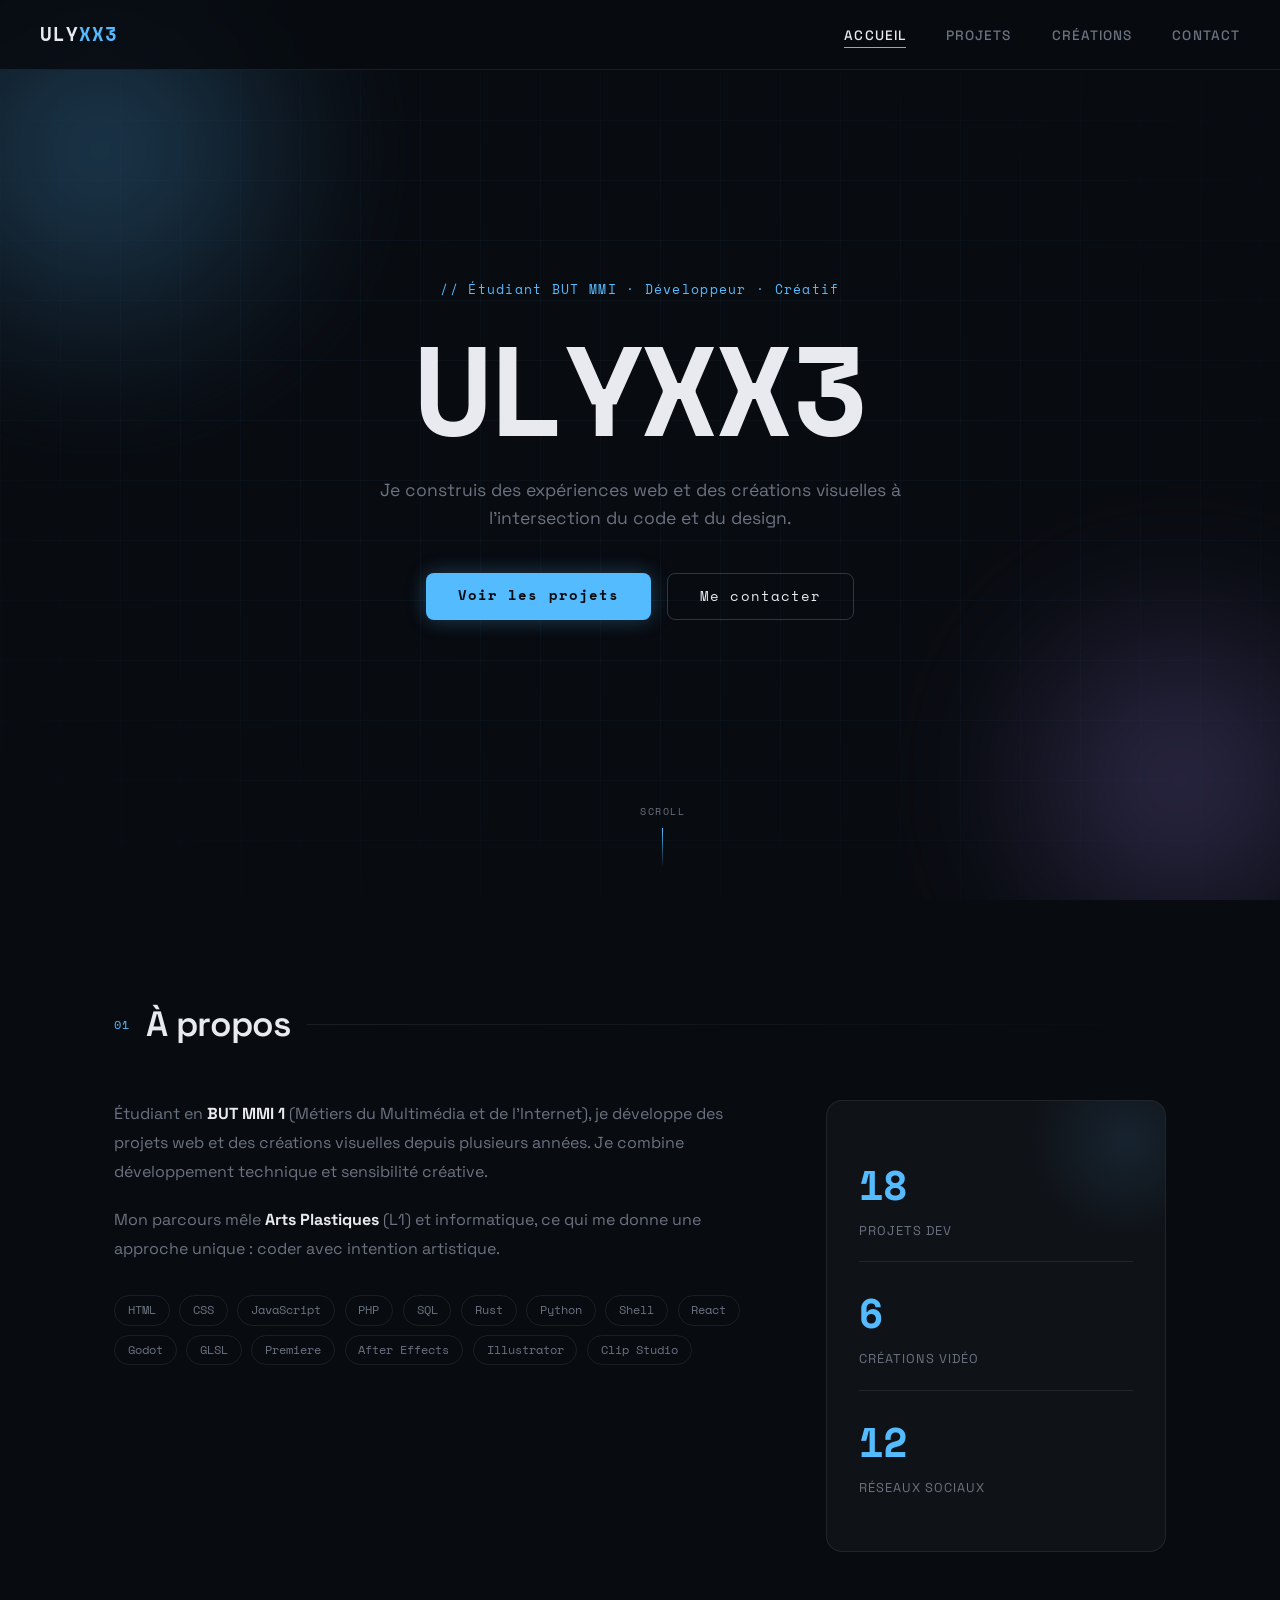
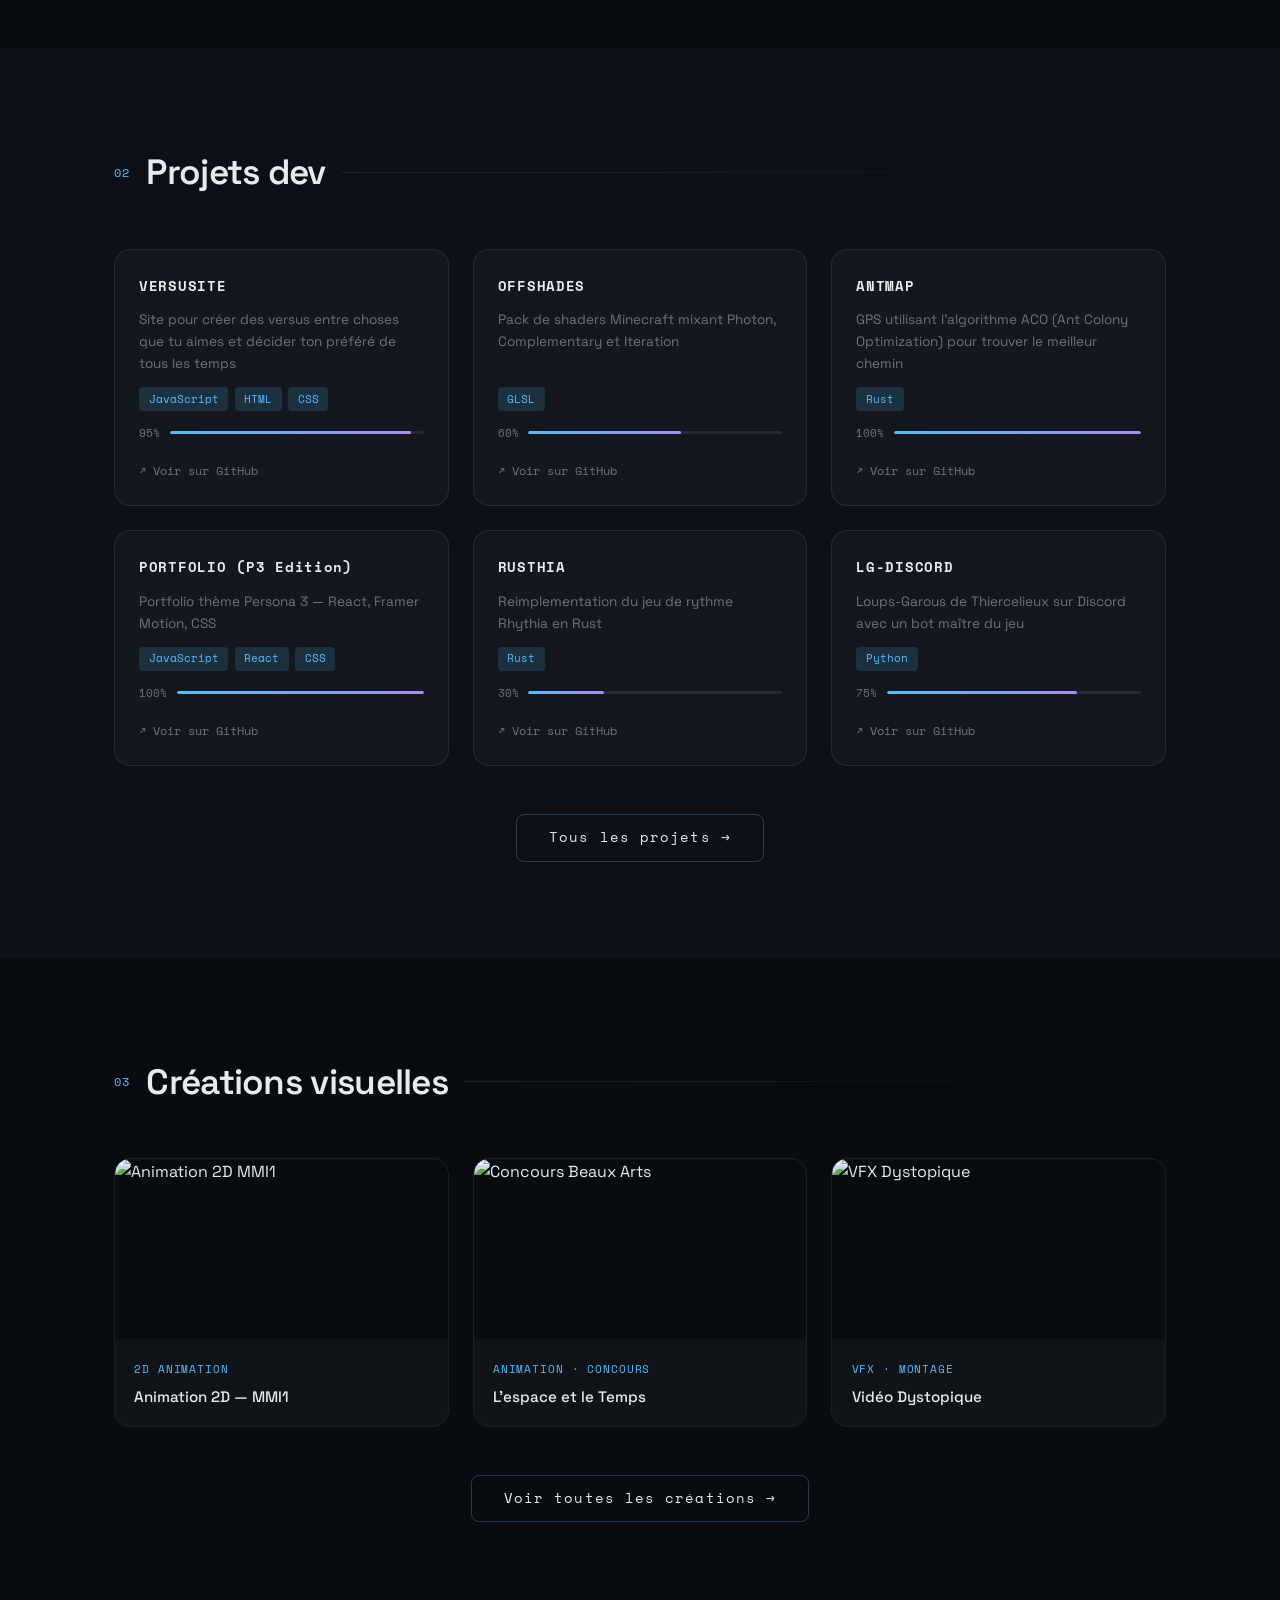
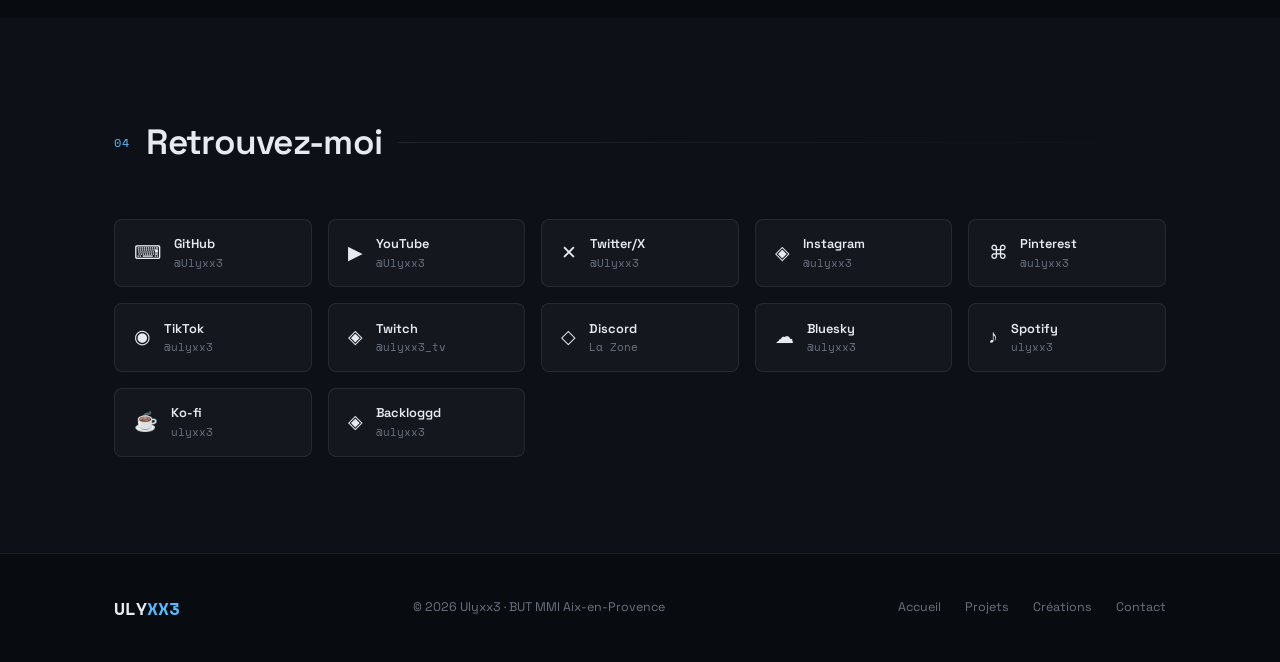
==== index.html @ d104cf56 "1st version" ====
<!DOCTYPE html>
<html lang="fr">
<head>
  <meta charset="UTF-8">
  <meta name="viewport" content="width=device-width, initial-scale=1.0">
  <meta name="description" content="Portfolio de Ulyxx3 — Développeur web, créatif, étudiant en BUT MMI. Projets de développement, animations 2D, vidéos et réseaux sociaux.">
  <title>ULYXX3 — Portfolio</title>
  <link rel="preconnect" href="https://fonts.googleapis.com">
  <link href="https://fonts.googleapis.com/css2?family=Space+Grotesk:wght@300;400;500;600;700&family=Space+Mono:wght@400;700&display=swap" rel="stylesheet">
  <link rel="stylesheet" href="assets/css/style.css">
</head>
<body>

  <!-- NAVIGATION -->
  <nav id="navbar">
    <a href="index.html" class="nav-logo">ULY<span>XX3</span></a>
    <ul class="nav-links">
      <li><a href="index.html" class="active">Accueil</a></li>
      <li><a href="pages/projets.html">Projets</a></li>
      <li><a href="pages/videos.html">Créations</a></li>
      <li><a href="pages/contact.html">Contact</a></li>
    </ul>
    <button id="menu-toggle" aria-label="Menu" onclick="toggleMenu()">
      <span></span><span></span><span></span>
    </button>
  </nav>

  <!-- HERO -->
  <section id="hero">
    <div class="hero-bg">
      <div class="grid-overlay"></div>
      <div class="glow-orb orb-1"></div>
      <div class="glow-orb orb-2"></div>
    </div>
    <div class="hero-content">
      <p class="hero-tag">// Étudiant BUT MMI · Développeur · Créatif</p>
      <h1 class="hero-title">
        <span class="glitch" data-text="ULYXX3">ULYXX3</span>
      </h1>
      <p class="hero-desc">Je construis des expériences web et des créations visuelles à l'intersection du code et du design.</p>
      <div class="hero-actions">
        <a href="pages/projets.html" class="btn-primary">Voir les projets</a>
        <a href="pages/contact.html" class="btn-outline">Me contacter</a>
      </div>
    </div>
    <div class="scroll-hint">
      <span>scroll</span>
      <div class="scroll-line"></div>
    </div>
  </section>

  <!-- À PROPOS -->
  <section id="apropos" class="section">
    <div class="container">
      <div class="section-header">
        <span class="section-tag">01</span>
        <h2>À propos</h2>
        <div class="section-line"></div>
      </div>
      <div class="about-grid">
        <div class="about-text">
          <p>Étudiant en <strong>BUT MMI 1</strong> (Métiers du Multimédia et de l'Internet), je développe des projets web et des créations visuelles depuis plusieurs années. Je combine développement technique et sensibilité créative.</p>
          <p>Mon parcours mêle <strong>Arts Plastiques</strong> (L1) et informatique, ce qui me donne une approche unique : coder avec intention artistique.</p>
          <div class="skills-grid" id="skills-grid"></div>
        </div>
        <div class="about-card">
          <div class="card-glow"></div>
          <div class="stat-block">
            <span class="stat-num" id="counter-projets">0</span>
            <span class="stat-label">Projets Dev</span>
          </div>
          <div class="stat-block">
            <span class="stat-num" id="counter-videos">0</span>
            <span class="stat-label">Créations vidéo</span>
          </div>
          <div class="stat-block">
            <span class="stat-num" id="counter-socials">0</span>
            <span class="stat-label">Réseaux sociaux</span>
          </div>
        </div>
      </div>
    </div>
  </section>

  <!-- PROJETS FEATURED -->
  <section id="projets-featured" class="section section-dark">
    <div class="container">
      <div class="section-header">
        <span class="section-tag">02</span>
        <h2>Projets dev</h2>
        <div class="section-line"></div>
      </div>
      <div class="projects-grid" id="projects-grid"></div>
      <div class="section-cta">
        <a href="pages/projets.html" class="btn-outline">Tous les projets →</a>
      </div>
    </div>
  </section>

  <!-- CRÉATIONS VIDÉO -->
  <section id="videos-featured" class="section">
    <div class="container">
      <div class="section-header">
        <span class="section-tag">03</span>
        <h2>Créations visuelles</h2>
        <div class="section-line"></div>
      </div>
      <div class="videos-preview">
        <a href="https://www.youtube.com/watch?v=_ZD-fT-YSIE" target="_blank" rel="noopener" class="video-card">
          <img src="https://i.ytimg.com/vi/_ZD-fT-YSIE/hqdefault.jpg" alt="Animation 2D MMI1" loading="lazy">
          <div class="video-info">
            <span class="video-tag">2D Animation</span>
            <h3>Animation 2D — MMI1</h3>
          </div>
        </a>
        <a href="https://www.youtube.com/watch?v=aa9eG3QiZ28" target="_blank" rel="noopener" class="video-card">
          <img src="https://i.ytimg.com/vi/aa9eG3QiZ28/hqdefault.jpg" alt="Concours Beaux Arts" loading="lazy">
          <div class="video-info">
            <span class="video-tag">Animation · Concours</span>
            <h3>L'espace et le Temps</h3>
          </div>
        </a>
        <a href="https://www.youtube.com/watch?v=4luvSpc8-rc" target="_blank" rel="noopener" class="video-card">
          <img src="https://i.ytimg.com/vi/4luvSpc8-rc/hqdefault.jpg" alt="VFX Dystopique" loading="lazy">
          <div class="video-info">
            <span class="video-tag">VFX · Montage</span>
            <h3>Vidéo Dystopique</h3>
          </div>
        </a>
      </div>
      <div class="section-cta">
        <a href="pages/videos.html" class="btn-outline">Voir toutes les créations →</a>
      </div>
    </div>
  </section>

  <!-- RÉSEAUX SOCIAUX -->
  <section id="socials" class="section section-dark">
    <div class="container">
      <div class="section-header">
        <span class="section-tag">04</span>
        <h2>Retrouvez-moi</h2>
        <div class="section-line"></div>
      </div>
      <div class="socials-grid" id="socials-grid"></div>
    </div>
  </section>

  <!-- FOOTER -->
  <footer id="footer">
    <div class="container footer-inner">
      <p class="footer-logo">ULY<span>XX3</span></p>
      <p class="footer-copy">© 2026 Ulyxx3 · BUT MMI Aix-en-Provence</p>
      <nav class="footer-nav">
        <a href="index.html">Accueil</a>
        <a href="pages/projets.html">Projets</a>
        <a href="pages/videos.html">Créations</a>
        <a href="pages/contact.html">Contact</a>
      </nav>
    </div>
  </footer>

  <script src="assets/js/data.js"></script>
  <script src="assets/js/script.js"></script>
</body>
</html>
---- assets/css/style.css ----
/* ===================================
   DESIGN SYSTEM — ULYXX3 Portfolio
   Futuriste Minimaliste
=================================== */

/* --- TOKENS --- */
:root {
  --bg: #080b10;
  --bg-2: #0d1117;
  --bg-card: rgba(255,255,255,0.03);
  --border: rgba(255,255,255,0.08);
  --border-glow: rgba(120,200,255,0.25);
  --accent: #5bf;
  --accent-dim: rgba(85,187,255,0.15);
  --accent-2: #a78bfa;
  --text: #e8eaf0;
  --text-dim: #6b7280;
  --text-muted: #374151;

  --font-body: 'Space Grotesk', sans-serif;
  --font-mono: 'Space Mono', monospace;

  --radius: 8px;
  --radius-lg: 16px;
  --transition: 0.3s ease;
  --glow: 0 0 24px rgba(85,187,255,0.2);
}

/* --- RESET --- */
*, *::before, *::after { box-sizing: border-box; margin: 0; padding: 0; }
html { scroll-behavior: smooth; }

body {
  font-family: var(--font-body);
  background: var(--bg);
  color: var(--text);
  line-height: 1.6;
  overflow-x: hidden;
}

img { max-width: 100%; display: block; }
a { text-decoration: none; color: inherit; }
ul { list-style: none; }

/* --- SCROLLBAR --- */
::-webkit-scrollbar { width: 4px; }
::-webkit-scrollbar-track { background: var(--bg); }
::-webkit-scrollbar-thumb { background: var(--accent); border-radius: 2px; }

/* ===================================
   NAVIGATION
=================================== */
#navbar {
  position: fixed;
  top: 0; left: 0; right: 0;
  z-index: 100;
  display: flex;
  align-items: center;
  justify-content: space-between;
  padding: 1.2rem 2.5rem;
  background: rgba(8,11,16,0.85);
  backdrop-filter: blur(12px);
  border-bottom: 1px solid var(--border);
  transition: padding var(--transition);
}

.nav-logo {
  font-family: var(--font-mono);
  font-size: 1.2rem;
  font-weight: 700;
  letter-spacing: 0.05em;
}
.nav-logo span { color: var(--accent); }

.nav-links {
  display: flex;
  gap: 2.5rem;
}
.nav-links a {
  font-size: 0.85rem;
  font-weight: 500;
  letter-spacing: 0.08em;
  text-transform: uppercase;
  color: var(--text-dim);
  transition: color var(--transition);
  position: relative;
}
.nav-links a::after {
  content: '';
  position: absolute;
  left: 0; bottom: -4px;
  width: 0; height: 1px;
  background: var(--accent);
  transition: width var(--transition);
}
.nav-links a:hover,
.nav-links a.active {
  color: var(--text);
}
.nav-links a:hover::after,
.nav-links a.active::after {
  width: 100%;
}

/* Hamburger */
#menu-toggle {
  display: none;
  flex-direction: column;
  gap: 5px;
  background: none;
  border: none;
  cursor: pointer;
  padding: 4px;
}
#menu-toggle span {
  display: block;
  width: 24px;
  height: 2px;
  background: var(--text);
  transition: var(--transition);
}

/* ===================================
   HERO
=================================== */
#hero {
  position: relative;
  min-height: 100vh;
  display: flex;
  align-items: center;
  justify-content: center;
  overflow: hidden;
}

.hero-bg {
  position: absolute;
  inset: 0;
  z-index: 0;
}

/* Grid overlay */
.grid-overlay {
  position: absolute;
  inset: 0;
  background-image:
    linear-gradient(rgba(85,187,255,0.04) 1px, transparent 1px),
    linear-gradient(90deg, rgba(85,187,255,0.04) 1px, transparent 1px);
  background-size: 60px 60px;
  mask-image: radial-gradient(ellipse 80% 80% at 50% 50%, black 30%, transparent 100%);
}

/* Glow orbs */
.glow-orb {
  position: absolute;
  border-radius: 50%;
  filter: blur(80px);
  opacity: 0.35;
  animation: orb-float 8s ease-in-out infinite;
}
.orb-1 {
  width: 500px; height: 500px;
  background: radial-gradient(circle, #5bf 0%, transparent 70%);
  top: -100px; left: -150px;
  animation-delay: 0s;
}
.orb-2 {
  width: 400px; height: 400px;
  background: radial-gradient(circle, #a78bfa 0%, transparent 70%);
  bottom: -80px; right: -100px;
  animation-delay: -4s;
}

@keyframes orb-float {
  0%, 100% { transform: translateY(0) scale(1); }
  50% { transform: translateY(-30px) scale(1.05); }
}

.hero-content {
  position: relative;
  z-index: 1;
  text-align: center;
  padding: 0 1.5rem;
  max-width: 800px;
}

.hero-tag {
  font-family: var(--font-mono);
  font-size: 0.8rem;
  color: var(--accent);
  letter-spacing: 0.1em;
  margin-bottom: 1.5rem;
  opacity: 0;
  animation: fade-up 0.8s ease 0.2s forwards;
}

.hero-title {
  font-family: var(--font-mono);
  font-size: clamp(3.5rem, 10vw, 8rem);
  font-weight: 700;
  letter-spacing: -0.02em;
  line-height: 1;
  margin-bottom: 1.5rem;
  opacity: 0;
  animation: fade-up 0.8s ease 0.4s forwards;
}

/* Glitch effect */
.glitch {
  position: relative;
  color: var(--text);
}
.glitch::before,
.glitch::after {
  content: attr(data-text);
  position: absolute;
  inset: 0;
  opacity: 0;
}
.glitch:hover::before {
  opacity: 0.7;
  color: var(--accent);
  clip-path: polygon(0 0, 100% 0, 100% 35%, 0 35%);
  transform: translateX(-3px);
  animation: glitch-a 0.4s steps(2) forwards;
}
.glitch:hover::after {
  opacity: 0.7;
  color: var(--accent-2);
  clip-path: polygon(0 65%, 100% 65%, 100% 100%, 0 100%);
  transform: translateX(3px);
  animation: glitch-b 0.4s steps(2) forwards;
}
@keyframes glitch-a {
  0% { transform: translateX(-3px); }
  50% { transform: translateX(3px); }
  100% { transform: translateX(-3px); }
}
@keyframes glitch-b {
  0% { transform: translateX(3px); }
  50% { transform: translateX(-3px); }
  100% { transform: translateX(3px); }
}

.hero-desc {
  font-size: 1.1rem;
  color: var(--text-dim);
  max-width: 560px;
  margin: 0 auto 2.5rem;
  opacity: 0;
  animation: fade-up 0.8s ease 0.6s forwards;
}

.hero-actions {
  display: flex;
  gap: 1rem;
  justify-content: center;
  flex-wrap: wrap;
  opacity: 0;
  animation: fade-up 0.8s ease 0.8s forwards;
}

/* Scroll hint */
.scroll-hint {
  position: absolute;
  bottom: 2rem;
  left: 50%;
  transform: translateX(-50%);
  display: flex;
  flex-direction: column;
  align-items: center;
  gap: 0.5rem;
  opacity: 0;
  animation: fade-up 1s ease 1.4s forwards;
}
.scroll-hint span {
  font-family: var(--font-mono);
  font-size: 0.65rem;
  color: var(--text-dim);
  letter-spacing: 0.15em;
  text-transform: uppercase;
}
.scroll-line {
  width: 1px;
  height: 40px;
  background: linear-gradient(to bottom, var(--accent), transparent);
  animation: scroll-pulse 2s ease-in-out infinite;
}
@keyframes scroll-pulse {
  0%, 100% { opacity: 1; }
  50% { opacity: 0.3; }
}

/* ===================================
   BUTTONS
=================================== */
.btn-primary {
  display: inline-block;
  padding: 0.75rem 2rem;
  background: var(--accent);
  color: #080b10;
  font-family: var(--font-mono);
  font-size: 0.85rem;
  font-weight: 700;
  letter-spacing: 0.08em;
  border-radius: var(--radius);
  transition: var(--transition);
  box-shadow: 0 0 20px rgba(85,187,255,0.3);
}
.btn-primary:hover {
  transform: translateY(-2px);
  box-shadow: 0 0 32px rgba(85,187,255,0.5);
}

.btn-outline {
  display: inline-block;
  padding: 0.75rem 2rem;
  border: 1px solid var(--border-glow);
  color: var(--text);
  font-family: var(--font-mono);
  font-size: 0.85rem;
  font-weight: 400;
  letter-spacing: 0.08em;
  border-radius: var(--radius);
  transition: var(--transition);
}
.btn-outline:hover {
  border-color: var(--accent);
  color: var(--accent);
  background: var(--accent-dim);
}

/* ===================================
   SECTIONS
=================================== */
.section { padding: 6rem 0; }
.section-dark { background: var(--bg-2); }

.container {
  width: 100%;
  max-width: 1100px;
  margin: 0 auto;
  padding: 0 1.5rem;
}

.section-header {
  display: flex;
  align-items: center;
  gap: 1rem;
  margin-bottom: 3rem;
}
.section-tag {
  font-family: var(--font-mono);
  font-size: 0.75rem;
  color: var(--accent);
  letter-spacing: 0.1em;
  flex-shrink: 0;
}
.section-header h2 {
  font-size: clamp(1.6rem, 3vw, 2.2rem);
  font-weight: 600;
  letter-spacing: -0.02em;
}
.section-line {
  flex: 1;
  height: 1px;
  background: linear-gradient(to right, var(--border), transparent);
}

.section-cta {
  text-align: center;
  margin-top: 3rem;
}

/* ===================================
   À PROPOS
=================================== */
.about-grid {
  display: grid;
  grid-template-columns: 1fr 340px;
  gap: 3rem;
  align-items: start;
}

.about-text p {
  color: var(--text-dim);
  margin-bottom: 1.2rem;
  line-height: 1.8;
}
.about-text strong { color: var(--text); }

.skills-grid {
  display: flex;
  flex-wrap: wrap;
  gap: 0.6rem;
  margin-top: 2rem;
}
.skill-tag {
  padding: 0.3rem 0.8rem;
  border: 1px solid var(--border);
  border-radius: 100px;
  font-family: var(--font-mono);
  font-size: 0.72rem;
  color: var(--text-dim);
  transition: var(--transition);
}
.skill-tag:hover {
  border-color: var(--accent);
  color: var(--accent);
  background: var(--accent-dim);
}

/* Stats card */
.about-card {
  position: relative;
  background: var(--bg-card);
  border: 1px solid var(--border);
  border-radius: var(--radius-lg);
  padding: 2rem;
  overflow: hidden;
}
.card-glow {
  position: absolute;
  top: -60px; right: -60px;
  width: 200px; height: 200px;
  background: radial-gradient(circle, rgba(85,187,255,0.1) 0%, transparent 70%);
  pointer-events: none;
}
.stat-block {
  padding: 1.2rem 0;
  border-bottom: 1px solid var(--border);
}
.stat-block:last-child { border-bottom: none; }
.stat-num {
  display: block;
  font-family: var(--font-mono);
  font-size: 2.5rem;
  font-weight: 700;
  color: var(--accent);
}
.stat-label {
  font-size: 0.8rem;
  color: var(--text-dim);
  text-transform: uppercase;
  letter-spacing: 0.08em;
}

/* ===================================
   PROJETS GRID
=================================== */
.projects-grid {
  display: grid;
  grid-template-columns: repeat(auto-fill, minmax(300px, 1fr));
  gap: 1.5rem;
}

.project-card {
  background: var(--bg-card);
  border: 1px solid var(--border);
  border-radius: var(--radius-lg);
  padding: 1.5rem;
  transition: var(--transition);
  position: relative;
  overflow: hidden;
  display: flex;
  flex-direction: column;
  gap: 0.8rem;
}
.project-card::before {
  content: '';
  position: absolute;
  top: 0; left: 0; right: 0;
  height: 2px;
  background: linear-gradient(90deg, var(--accent), var(--accent-2));
  opacity: 0;
  transition: opacity var(--transition);
}
.project-card:hover {
  border-color: var(--border-glow);
  transform: translateY(-4px);
  box-shadow: var(--glow);
}
.project-card:hover::before { opacity: 1; }

.project-name {
  font-family: var(--font-mono);
  font-size: 0.9rem;
  font-weight: 700;
  color: var(--text);
  letter-spacing: 0.05em;
}
.project-desc {
  font-size: 0.85rem;
  color: var(--text-dim);
  flex: 1;
}
.project-tech {
  display: flex;
  flex-wrap: wrap;
  gap: 0.4rem;
}
.tech-badge {
  padding: 0.2rem 0.6rem;
  background: var(--accent-dim);
  color: var(--accent);
  border-radius: 4px;
  font-family: var(--font-mono);
  font-size: 0.68rem;
}
.project-link {
  display: inline-flex;
  align-items: center;
  gap: 0.4rem;
  font-size: 0.78rem;
  font-family: var(--font-mono);
  color: var(--text-dim);
  transition: color var(--transition);
  margin-top: 0.4rem;
}
.project-link:hover { color: var(--accent); }

/* Completion bar */
.project-completion {
  display: flex;
  align-items: center;
  gap: 0.6rem;
  font-family: var(--font-mono);
  font-size: 0.7rem;
  color: var(--text-dim);
}
.completion-bar {
  flex: 1;
  height: 3px;
  background: var(--border);
  border-radius: 2px;
  overflow: hidden;
}
.completion-fill {
  height: 100%;
  background: linear-gradient(90deg, var(--accent), var(--accent-2));
  border-radius: 2px;
  transition: width 1s ease;
}

/* ===================================
   VIDÉOS
=================================== */
.videos-preview {
  display: grid;
  grid-template-columns: repeat(auto-fill, minmax(280px, 1fr));
  gap: 1.5rem;
}

.video-card {
  border-radius: var(--radius-lg);
  overflow: hidden;
  border: 1px solid var(--border);
  transition: var(--transition);
  position: relative;
  display: block;
}
.video-card:hover {
  border-color: var(--border-glow);
  transform: translateY(-4px);
  box-shadow: var(--glow);
}
.video-card img {
  width: 100%;
  height: 180px;
  object-fit: cover;
  transition: transform 0.4s ease;
}
.video-card:hover img { transform: scale(1.04); }

.video-info {
  padding: 1rem 1.2rem;
  background: var(--bg-card);
}
.video-tag {
  font-family: var(--font-mono);
  font-size: 0.68rem;
  color: var(--accent);
  letter-spacing: 0.08em;
  text-transform: uppercase;
}
.video-info h3 {
  font-size: 0.95rem;
  font-weight: 500;
  margin-top: 0.3rem;
  color: var(--text);
}

/* ===================================
   SOCIALS
=================================== */
.socials-grid {
  display: grid;
  grid-template-columns: repeat(auto-fill, minmax(180px, 1fr));
  gap: 1rem;
}

.social-card {
  display: flex;
  align-items: center;
  gap: 0.8rem;
  padding: 0.9rem 1.2rem;
  background: var(--bg-card);
  border: 1px solid var(--border);
  border-radius: var(--radius);
  transition: var(--transition);
  cursor: pointer;
}
.social-card:hover {
  border-color: var(--border-glow);
  background: var(--accent-dim);
  transform: translateX(4px);
}
.social-icon {
  font-size: 1.2rem;
  flex-shrink: 0;
}
.social-info {
  overflow: hidden;
}
.social-name {
  font-size: 0.8rem;
  font-weight: 600;
  color: var(--text);
  white-space: nowrap;
  overflow: hidden;
  text-overflow: ellipsis;
}
.social-handle {
  font-family: var(--font-mono);
  font-size: 0.68rem;
  color: var(--text-dim);
  white-space: nowrap;
  overflow: hidden;
  text-overflow: ellipsis;
}

/* ===================================
   FOOTER
=================================== */
#footer {
  border-top: 1px solid var(--border);
  padding: 2.5rem 0;
}
.footer-inner {
  display: flex;
  align-items: center;
  justify-content: space-between;
  flex-wrap: wrap;
  gap: 1rem;
}
.footer-logo {
  font-family: var(--font-mono);
  font-weight: 700;
  font-size: 1.1rem;
}
.footer-logo span { color: var(--accent); }
.footer-copy {
  font-size: 0.78rem;
  color: var(--text-dim);
}
.footer-nav {
  display: flex;
  gap: 1.5rem;
}
.footer-nav a {
  font-size: 0.78rem;
  color: var(--text-dim);
  transition: color var(--transition);
}
.footer-nav a:hover { color: var(--accent); }

/* ===================================
   ANIMATIONS
=================================== */
@keyframes fade-up {
  from { opacity: 0; transform: translateY(20px); }
  to   { opacity: 1; transform: translateY(0); }
}

.reveal {
  opacity: 0;
  transform: translateY(30px);
  transition: opacity 0.7s ease, transform 0.7s ease;
}
.reveal.visible {
  opacity: 1;
  transform: none;
}

/* ===================================
   PAGE : PROJETS
=================================== */
.page-hero {
  padding: 10rem 0 4rem;
  text-align: center;
  position: relative;
}
.page-hero::before {
  content: '';
  position: absolute;
  inset: 0;
  background: radial-gradient(ellipse 60% 60% at 50% 30%, rgba(85,187,255,0.06) 0%, transparent 70%);
  pointer-events: none;
}
.page-hero h1 {
  font-family: var(--font-mono);
  font-size: clamp(2rem, 5vw, 3.5rem);
  font-weight: 700;
}
.page-hero p {
  color: var(--text-dim);
  margin-top: 0.8rem;
  font-size: 1rem;
}

.filter-bar {
  display: flex;
  gap: 0.6rem;
  flex-wrap: wrap;
  margin-bottom: 2.5rem;
}
.filter-btn {
  padding: 0.4rem 1rem;
  border: 1px solid var(--border);
  background: none;
  color: var(--text-dim);
  font-family: var(--font-mono);
  font-size: 0.75rem;
  letter-spacing: 0.06em;
  border-radius: 100px;
  cursor: pointer;
  transition: var(--transition);
}
.filter-btn:hover,
.filter-btn.active {
  border-color: var(--accent);
  color: var(--accent);
  background: var(--accent-dim);
}

/* ===================================
   PAGE : VIDÉOS / CRÉATIONS
=================================== */
.videos-full {
  display: grid;
  grid-template-columns: repeat(auto-fill, minmax(300px, 1fr));
  gap: 1.5rem;
}

/* Embed responsive */
.video-embed-wrapper {
  position: relative;
  padding-bottom: 56.25%;
  height: 0;
  overflow: hidden;
  border-radius: var(--radius);
}
.video-embed-wrapper iframe {
  position: absolute;
  inset: 0;
  width: 100%;
  height: 100%;
  border: 0;
}

/* ===================================
   PAGE : CONTACT
=================================== */
.contact-grid {
  display: grid;
  grid-template-columns: 1fr 1fr;
  gap: 3rem;
}

form {
  display: flex;
  flex-direction: column;
  gap: 1.2rem;
}
.form-group {
  display: flex;
  flex-direction: column;
  gap: 0.4rem;
}
.form-group label {
  font-family: var(--font-mono);
  font-size: 0.75rem;
  color: var(--text-dim);
  letter-spacing: 0.08em;
  text-transform: uppercase;
}
.form-group input,
.form-group textarea {
  background: var(--bg-card);
  border: 1px solid var(--border);
  border-radius: var(--radius);
  padding: 0.75rem 1rem;
  color: var(--text);
  font-family: var(--font-body);
  font-size: 0.9rem;
  transition: border-color var(--transition);
  outline: none;
  width: 100%;
}
.form-group textarea { resize: vertical; min-height: 140px; }
.form-group input:focus,
.form-group textarea:focus {
  border-color: var(--accent);
  box-shadow: 0 0 0 3px var(--accent-dim);
}

.form-msg {
  padding: 0.8rem 1rem;
  border-radius: var(--radius);
  font-size: 0.85rem;
  display: none;
}
.form-msg.success {
  display: block;
  background: rgba(34,197,94,0.1);
  border: 1px solid rgba(34,197,94,0.3);
  color: #4ade80;
}
.form-msg.error {
  display: block;
  background: rgba(239,68,68,0.1);
  border: 1px solid rgba(239,68,68,0.3);
  color: #f87171;
}

/* ===================================
   RESPONSIVE
=================================== */
@media (max-width: 768px) {
  #navbar { padding: 1rem 1.5rem; }

  .nav-links {
    display: none;
    position: fixed;
    top: 0; left: 0; right: 0; bottom: 0;
    background: var(--bg);
    flex-direction: column;
    align-items: center;
    justify-content: center;
    gap: 2rem;
    z-index: 99;
  }
  .nav-links.open { display: flex; }
  .nav-links a { font-size: 1.2rem; }

  #menu-toggle { display: flex; z-index: 200; }
  #menu-toggle.open span:nth-child(1) { transform: rotate(45deg) translate(5px, 5px); }
  #menu-toggle.open span:nth-child(2) { opacity: 0; }
  #menu-toggle.open span:nth-child(3) { transform: rotate(-45deg) translate(5px, -5px); }

  .about-grid { grid-template-columns: 1fr; }
  .contact-grid { grid-template-columns: 1fr; }

  .footer-inner { flex-direction: column; text-align: center; }
  .footer-nav { justify-content: center; }
}

@media (max-width: 480px) {
  .hero-actions { flex-direction: column; }
  .btn-primary, .btn-outline { text-align: center; }
}
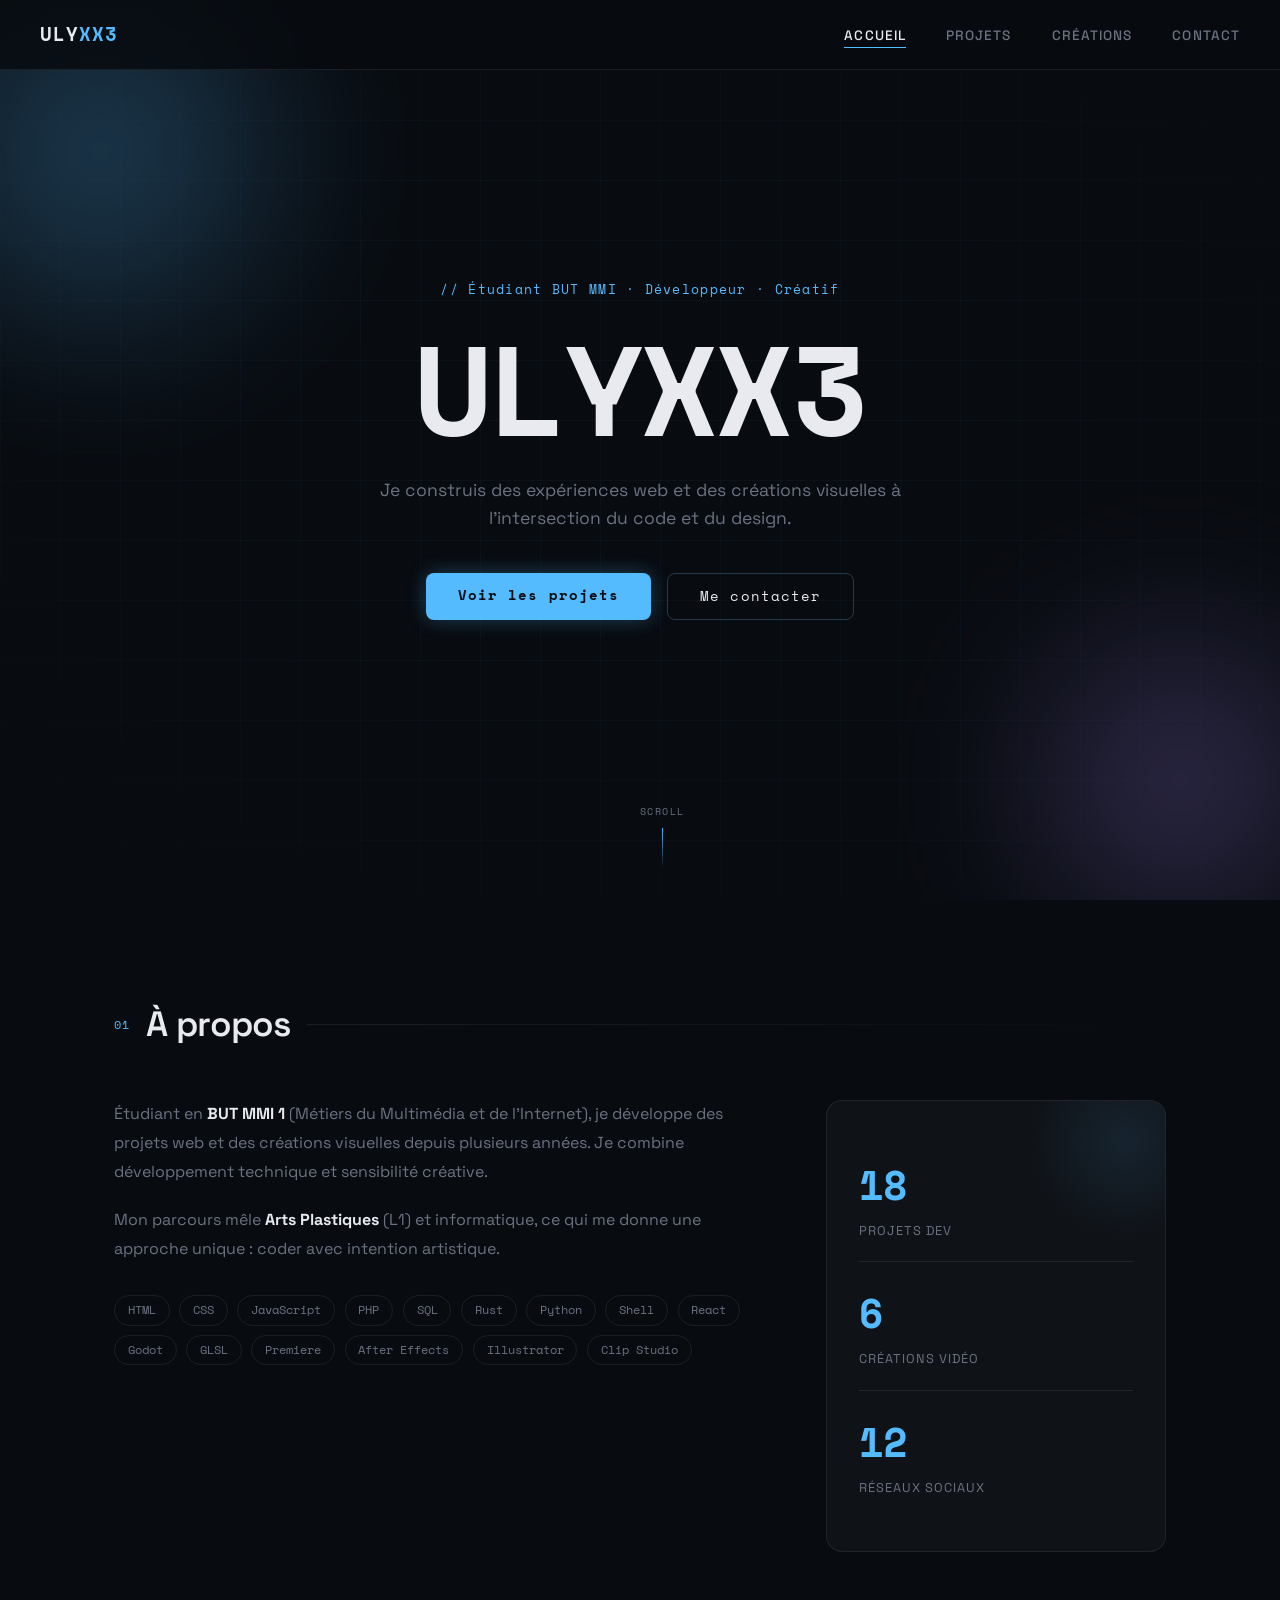
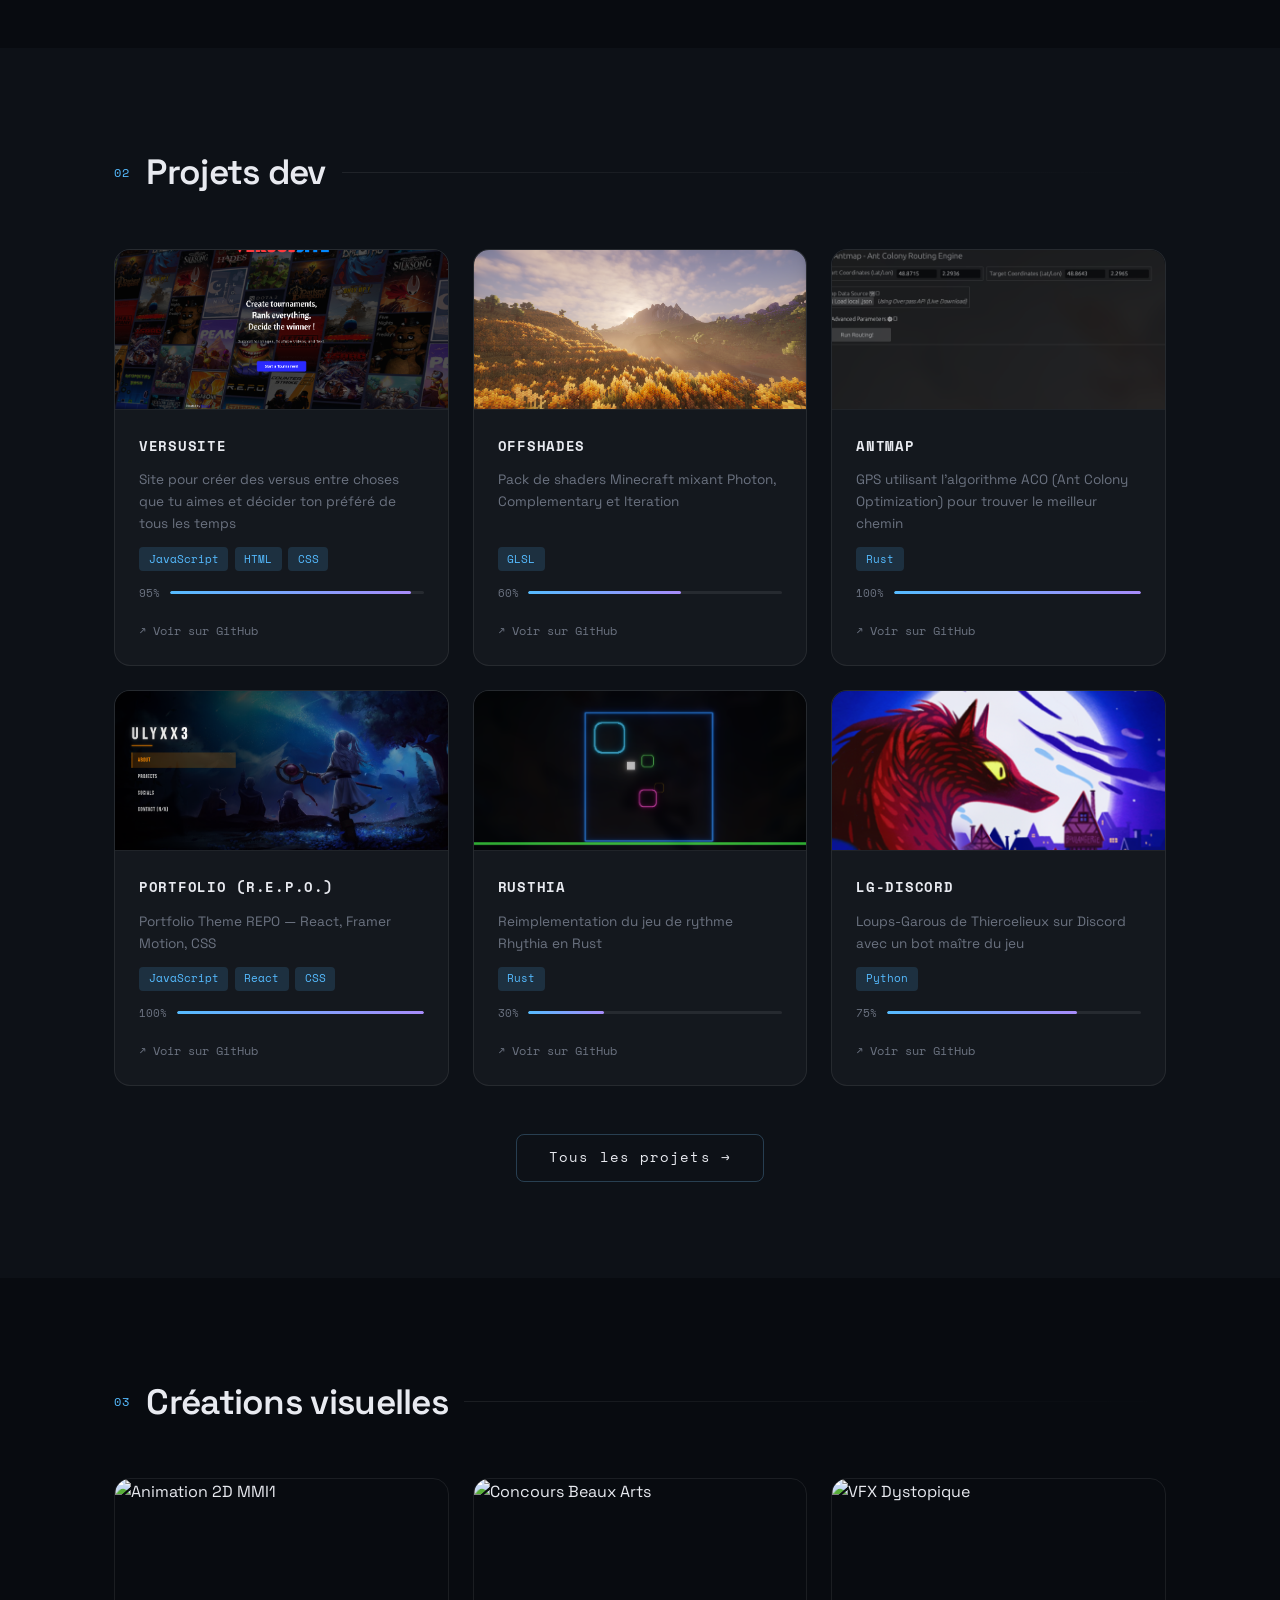
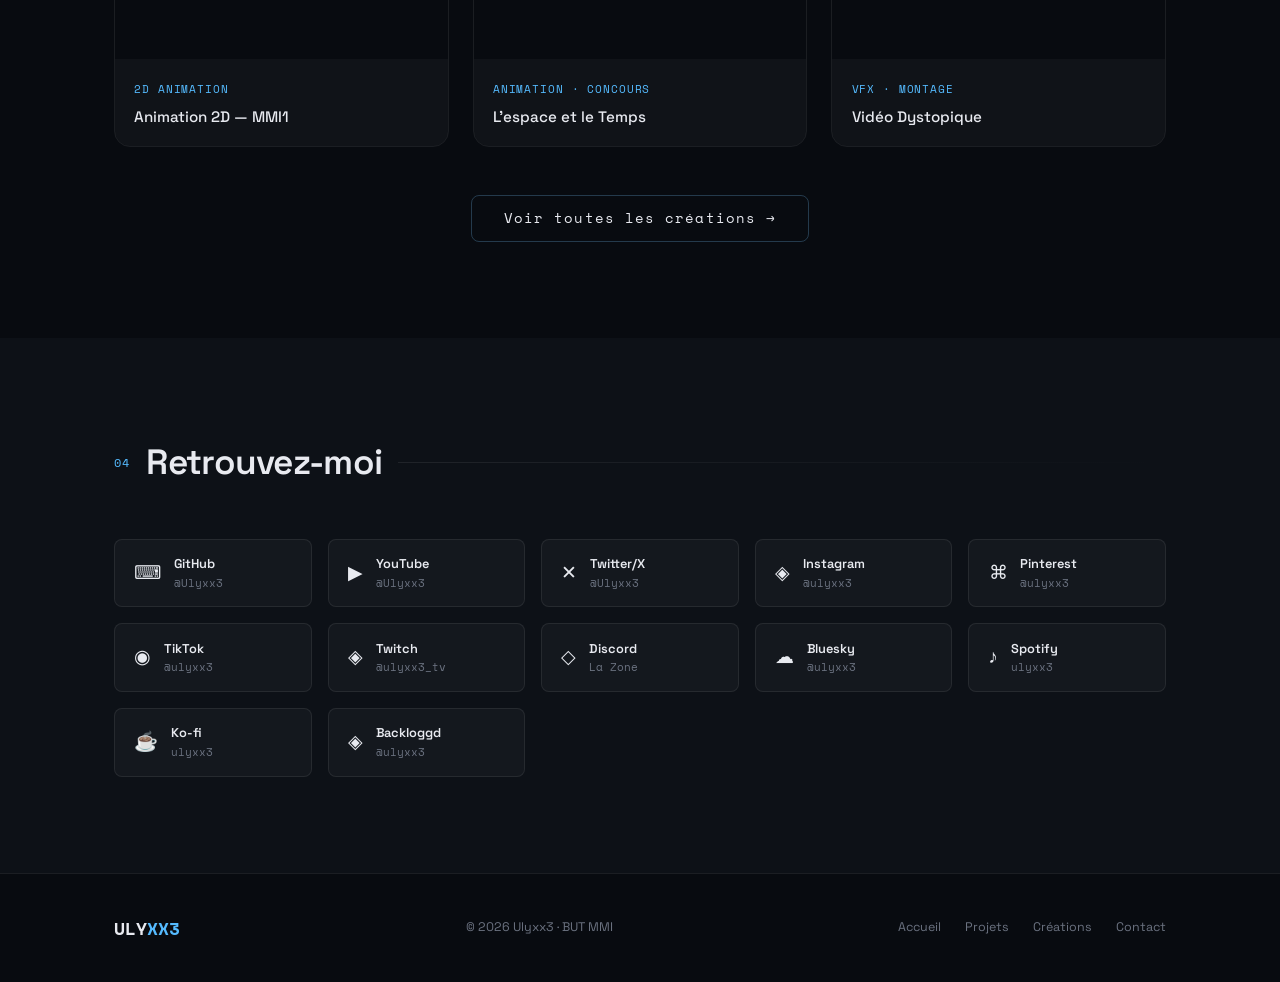
==== commit 2e7b968e: "diddyblud last update probably" ====
--- a/index.html
+++ b/index.html
@@ -1,14 +1,19 @@
 <!DOCTYPE html>
 <html lang="fr">
+
 <head>
   <meta charset="UTF-8">
   <meta name="viewport" content="width=device-width, initial-scale=1.0">
-  <meta name="description" content="Portfolio de Ulyxx3 — Développeur web, créatif, étudiant en BUT MMI. Projets de développement, animations 2D, vidéos et réseaux sociaux.">
+  <meta name="description"
+    content="Portfolio de Ulyxx3 — Développeur web, créatif, étudiant en BUT MMI. Projets de développement, animations 2D, vidéos et réseaux sociaux.">
   <title>ULYXX3 — Portfolio</title>
   <link rel="preconnect" href="https://fonts.googleapis.com">
-  <link href="https://fonts.googleapis.com/css2?family=Space+Grotesk:wght@300;400;500;600;700&family=Space+Mono:wght@400;700&display=swap" rel="stylesheet">
+  <link
+    href="https://fonts.googleapis.com/css2?family=Space+Grotesk:wght@300;400;500;600;700&family=Space+Mono:wght@400;700&display=swap"
+    rel="stylesheet">
   <link rel="stylesheet" href="assets/css/style.css">
 </head>
+
 <body>
 
   <!-- NAVIGATION -->
@@ -37,7 +42,8 @@
       <h1 class="hero-title">
         <span class="glitch" data-text="ULYXX3">ULYXX3</span>
       </h1>
-      <p class="hero-desc">Je construis des expériences web et des créations visuelles à l'intersection du code et du design.</p>
+      <p class="hero-desc">Je construis des expériences web et des créations visuelles à l'intersection du code et du
+        design.</p>
       <div class="hero-actions">
         <a href="pages/projets.html" class="btn-primary">Voir les projets</a>
         <a href="pages/contact.html" class="btn-outline">Me contacter</a>
@@ -59,8 +65,11 @@
       </div>
       <div class="about-grid">
         <div class="about-text">
-          <p>Étudiant en <strong>BUT MMI 1</strong> (Métiers du Multimédia et de l'Internet), je développe des projets web et des créations visuelles depuis plusieurs années. Je combine développement technique et sensibilité créative.</p>
-          <p>Mon parcours mêle <strong>Arts Plastiques</strong> (L1) et informatique, ce qui me donne une approche unique : coder avec intention artistique.</p>
+          <p>Étudiant en <strong>BUT MMI 1</strong> (Métiers du Multimédia et de l'Internet), je développe des projets
+            web et des créations visuelles depuis plusieurs années. Je combine développement technique et sensibilité
+            créative.</p>
+          <p>Mon parcours mêle <strong>Arts Plastiques</strong> (L1) et informatique, ce qui me donne une approche
+            unique : coder avec intention artistique.</p>
           <div class="skills-grid" id="skills-grid"></div>
         </div>
         <div class="about-card">
@@ -150,7 +159,7 @@
   <footer id="footer">
     <div class="container footer-inner">
       <p class="footer-logo">ULY<span>XX3</span></p>
-      <p class="footer-copy">© 2026 Ulyxx3 · BUT MMI Aix-en-Provence</p>
+      <p class="footer-copy">© 2026 Ulyxx3 · BUT MMI</p>
       <nav class="footer-nav">
         <a href="index.html">Accueil</a>
         <a href="pages/projets.html">Projets</a>
@@ -163,4 +172,5 @@
   <script src="assets/js/data.js"></script>
   <script src="assets/js/script.js"></script>
 </body>
-</html>
+
+</html>
--- a/assets/css/style.css
+++ b/assets/css/style.css
@@ -1,17 +1,16 @@
 /* ===================================
-   DESIGN SYSTEM — ULYXX3 Portfolio
-   Futuriste Minimaliste
+       ULYXX3 Portfolio
 =================================== */
 
 /* --- TOKENS --- */
 :root {
   --bg: #080b10;
   --bg-2: #0d1117;
-  --bg-card: rgba(255,255,255,0.03);
-  --border: rgba(255,255,255,0.08);
-  --border-glow: rgba(120,200,255,0.25);
+  --bg-card: rgba(255, 255, 255, 0.03);
+  --border: rgba(255, 255, 255, 0.08);
+  --border-glow: rgba(120, 200, 255, 0.25);
   --accent: #5bf;
-  --accent-dim: rgba(85,187,255,0.15);
+  --accent-dim: rgba(85, 187, 255, 0.15);
   --accent-2: #a78bfa;
   --text: #e8eaf0;
   --text-dim: #6b7280;
@@ -23,12 +22,21 @@
   --radius: 8px;
   --radius-lg: 16px;
   --transition: 0.3s ease;
-  --glow: 0 0 24px rgba(85,187,255,0.2);
+  --glow: 0 0 24px rgba(85, 187, 255, 0.2);
 }
 
 /* --- RESET --- */
-*, *::before, *::after { box-sizing: border-box; margin: 0; padding: 0; }
-html { scroll-behavior: smooth; }
+*,
+*::before,
+*::after {
+  box-sizing: border-box;
+  margin: 0;
+  padding: 0;
+}
+
+html {
+  scroll-behavior: smooth;
+}
 
 body {
   font-family: var(--font-body);
@@ -38,27 +46,48 @@
   overflow-x: hidden;
 }
 
-img { max-width: 100%; display: block; }
-a { text-decoration: none; color: inherit; }
-ul { list-style: none; }
+img {
+  max-width: 100%;
+  display: block;
+}
+
+a {
+  text-decoration: none;
+  color: inherit;
+}
+
+ul {
+  list-style: none;
+}
 
 /* --- SCROLLBAR --- */
-::-webkit-scrollbar { width: 4px; }
-::-webkit-scrollbar-track { background: var(--bg); }
-::-webkit-scrollbar-thumb { background: var(--accent); border-radius: 2px; }
+::-webkit-scrollbar {
+  width: 4px;
+}
+
+::-webkit-scrollbar-track {
+  background: var(--bg);
+}
+
+::-webkit-scrollbar-thumb {
+  background: var(--accent);
+  border-radius: 2px;
+}
 
 /* ===================================
    NAVIGATION
 =================================== */
 #navbar {
   position: fixed;
-  top: 0; left: 0; right: 0;
+  top: 0;
+  left: 0;
+  right: 0;
   z-index: 100;
   display: flex;
   align-items: center;
   justify-content: space-between;
   padding: 1.2rem 2.5rem;
-  background: rgba(8,11,16,0.85);
+  background: rgba(8, 11, 16, 0.85);
   backdrop-filter: blur(12px);
   border-bottom: 1px solid var(--border);
   transition: padding var(--transition);
@@ -70,12 +99,16 @@
   font-weight: 700;
   letter-spacing: 0.05em;
 }
-.nav-logo span { color: var(--accent); }
+
+.nav-logo span {
+  color: var(--accent);
+}
 
 .nav-links {
   display: flex;
   gap: 2.5rem;
 }
+
 .nav-links a {
   font-size: 0.85rem;
   font-weight: 500;
@@ -85,18 +118,23 @@
   transition: color var(--transition);
   position: relative;
 }
+
 .nav-links a::after {
   content: '';
   position: absolute;
-  left: 0; bottom: -4px;
-  width: 0; height: 1px;
+  left: 0;
+  bottom: -4px;
+  width: 0;
+  height: 1px;
   background: var(--accent);
   transition: width var(--transition);
 }
+
 .nav-links a:hover,
 .nav-links a.active {
   color: var(--text);
 }
+
 .nav-links a:hover::after,
 .nav-links a.active::after {
   width: 100%;
@@ -112,6 +150,7 @@
   cursor: pointer;
   padding: 4px;
 }
+
 #menu-toggle span {
   display: block;
   width: 24px;
@@ -143,8 +182,8 @@
   position: absolute;
   inset: 0;
   background-image:
-    linear-gradient(rgba(85,187,255,0.04) 1px, transparent 1px),
-    linear-gradient(90deg, rgba(85,187,255,0.04) 1px, transparent 1px);
+    linear-gradient(rgba(85, 187, 255, 0.04) 1px, transparent 1px),
+    linear-gradient(90deg, rgba(85, 187, 255, 0.04) 1px, transparent 1px);
   background-size: 60px 60px;
   mask-image: radial-gradient(ellipse 80% 80% at 50% 50%, black 30%, transparent 100%);
 }
@@ -157,22 +196,35 @@
   opacity: 0.35;
   animation: orb-float 8s ease-in-out infinite;
 }
+
 .orb-1 {
-  width: 500px; height: 500px;
+  width: 500px;
+  height: 500px;
   background: radial-gradient(circle, #5bf 0%, transparent 70%);
-  top: -100px; left: -150px;
+  top: -100px;
+  left: -150px;
   animation-delay: 0s;
 }
+
 .orb-2 {
-  width: 400px; height: 400px;
+  width: 400px;
+  height: 400px;
   background: radial-gradient(circle, #a78bfa 0%, transparent 70%);
-  bottom: -80px; right: -100px;
+  bottom: -80px;
+  right: -100px;
   animation-delay: -4s;
 }
 
 @keyframes orb-float {
-  0%, 100% { transform: translateY(0) scale(1); }
-  50% { transform: translateY(-30px) scale(1.05); }
+
+  0%,
+  100% {
+    transform: translateY(0) scale(1);
+  }
+
+  50% {
+    transform: translateY(-30px) scale(1.05);
+  }
 }
 
 .hero-content {
@@ -209,6 +261,7 @@
   position: relative;
   color: var(--text);
 }
+
 .glitch::before,
 .glitch::after {
   content: attr(data-text);
@@ -216,6 +269,7 @@
   inset: 0;
   opacity: 0;
 }
+
 .glitch:hover::before {
   opacity: 0.7;
   color: var(--accent);
@@ -223,6 +277,7 @@
   transform: translateX(-3px);
   animation: glitch-a 0.4s steps(2) forwards;
 }
+
 .glitch:hover::after {
   opacity: 0.7;
   color: var(--accent-2);
@@ -230,15 +285,33 @@
   transform: translateX(3px);
   animation: glitch-b 0.4s steps(2) forwards;
 }
+
 @keyframes glitch-a {
-  0% { transform: translateX(-3px); }
-  50% { transform: translateX(3px); }
-  100% { transform: translateX(-3px); }
-}
+  0% {
+    transform: translateX(-3px);
+  }
+
+  50% {
+    transform: translateX(3px);
+  }
+
+  100% {
+    transform: translateX(-3px);
+  }
+}
+
 @keyframes glitch-b {
-  0% { transform: translateX(3px); }
-  50% { transform: translateX(-3px); }
-  100% { transform: translateX(3px); }
+  0% {
+    transform: translateX(3px);
+  }
+
+  50% {
+    transform: translateX(-3px);
+  }
+
+  100% {
+    transform: translateX(3px);
+  }
 }
 
 .hero-desc {
@@ -272,6 +345,7 @@
   opacity: 0;
   animation: fade-up 1s ease 1.4s forwards;
 }
+
 .scroll-hint span {
   font-family: var(--font-mono);
   font-size: 0.65rem;
@@ -279,15 +353,24 @@
   letter-spacing: 0.15em;
   text-transform: uppercase;
 }
+
 .scroll-line {
   width: 1px;
   height: 40px;
   background: linear-gradient(to bottom, var(--accent), transparent);
   animation: scroll-pulse 2s ease-in-out infinite;
 }
+
 @keyframes scroll-pulse {
-  0%, 100% { opacity: 1; }
-  50% { opacity: 0.3; }
+
+  0%,
+  100% {
+    opacity: 1;
+  }
+
+  50% {
+    opacity: 0.3;
+  }
 }
 
 /* ===================================
@@ -304,11 +387,12 @@
   letter-spacing: 0.08em;
   border-radius: var(--radius);
   transition: var(--transition);
-  box-shadow: 0 0 20px rgba(85,187,255,0.3);
-}
+  box-shadow: 0 0 20px rgba(85, 187, 255, 0.3);
+}
+
 .btn-primary:hover {
   transform: translateY(-2px);
-  box-shadow: 0 0 32px rgba(85,187,255,0.5);
+  box-shadow: 0 0 32px rgba(85, 187, 255, 0.5);
 }
 
 .btn-outline {
@@ -323,6 +407,7 @@
   border-radius: var(--radius);
   transition: var(--transition);
 }
+
 .btn-outline:hover {
   border-color: var(--accent);
   color: var(--accent);
@@ -332,8 +417,13 @@
 /* ===================================
    SECTIONS
 =================================== */
-.section { padding: 6rem 0; }
-.section-dark { background: var(--bg-2); }
+.section {
+  padding: 6rem 0;
+}
+
+.section-dark {
+  background: var(--bg-2);
+}
 
 .container {
   width: 100%;
@@ -348,6 +438,7 @@
   gap: 1rem;
   margin-bottom: 3rem;
 }
+
 .section-tag {
   font-family: var(--font-mono);
   font-size: 0.75rem;
@@ -355,11 +446,13 @@
   letter-spacing: 0.1em;
   flex-shrink: 0;
 }
+
 .section-header h2 {
   font-size: clamp(1.6rem, 3vw, 2.2rem);
   font-weight: 600;
   letter-spacing: -0.02em;
 }
+
 .section-line {
   flex: 1;
   height: 1px;
@@ -386,7 +479,10 @@
   margin-bottom: 1.2rem;
   line-height: 1.8;
 }
-.about-text strong { color: var(--text); }
+
+.about-text strong {
+  color: var(--text);
+}
 
 .skills-grid {
   display: flex;
@@ -394,6 +490,7 @@
   gap: 0.6rem;
   margin-top: 2rem;
 }
+
 .skill-tag {
   padding: 0.3rem 0.8rem;
   border: 1px solid var(--border);
@@ -403,6 +500,7 @@
   color: var(--text-dim);
   transition: var(--transition);
 }
+
 .skill-tag:hover {
   border-color: var(--accent);
   color: var(--accent);
@@ -418,18 +516,26 @@
   padding: 2rem;
   overflow: hidden;
 }
+
 .card-glow {
   position: absolute;
-  top: -60px; right: -60px;
-  width: 200px; height: 200px;
-  background: radial-gradient(circle, rgba(85,187,255,0.1) 0%, transparent 70%);
+  top: -60px;
+  right: -60px;
+  width: 200px;
+  height: 200px;
+  background: radial-gradient(circle, rgba(85, 187, 255, 0.1) 0%, transparent 70%);
   pointer-events: none;
 }
+
 .stat-block {
   padding: 1.2rem 0;
   border-bottom: 1px solid var(--border);
 }
-.stat-block:last-child { border-bottom: none; }
+
+.stat-block:last-child {
+  border-bottom: none;
+}
+
 .stat-num {
   display: block;
   font-family: var(--font-mono);
@@ -437,6 +543,7 @@
   font-weight: 700;
   color: var(--accent);
 }
+
 .stat-label {
   font-size: 0.8rem;
   color: var(--text-dim);
@@ -457,29 +564,64 @@
   background: var(--bg-card);
   border: 1px solid var(--border);
   border-radius: var(--radius-lg);
-  padding: 1.5rem;
+  padding: 0;
   transition: var(--transition);
   position: relative;
   overflow: hidden;
   display: flex;
   flex-direction: column;
-  gap: 0.8rem;
-}
+}
+
 .project-card::before {
   content: '';
   position: absolute;
-  top: 0; left: 0; right: 0;
+  top: 0;
+  left: 0;
+  right: 0;
   height: 2px;
   background: linear-gradient(90deg, var(--accent), var(--accent-2));
   opacity: 0;
   transition: opacity var(--transition);
-}
+  z-index: 2;
+}
+
 .project-card:hover {
   border-color: var(--border-glow);
   transform: translateY(-4px);
   box-shadow: var(--glow);
 }
-.project-card:hover::before { opacity: 1; }
+
+.project-card:hover::before {
+  opacity: 1;
+}
+
+.project-banner {
+  width: 100%;
+  height: 160px;
+  overflow: hidden;
+  position: relative;
+  background: var(--bg-2);
+  border-bottom: 1px solid var(--border);
+}
+
+.project-banner img {
+  width: 100%;
+  height: 100%;
+  object-fit: cover;
+  transition: transform 0.4s ease;
+}
+
+.project-card:hover .project-banner img {
+  transform: scale(1.05);
+}
+
+.project-card-body {
+  padding: 1.5rem;
+  display: flex;
+  flex-direction: column;
+  gap: 0.8rem;
+  flex: 1;
+}
 
 .project-name {
   font-family: var(--font-mono);
@@ -488,16 +630,19 @@
   color: var(--text);
   letter-spacing: 0.05em;
 }
+
 .project-desc {
   font-size: 0.85rem;
   color: var(--text-dim);
   flex: 1;
 }
+
 .project-tech {
   display: flex;
   flex-wrap: wrap;
   gap: 0.4rem;
 }
+
 .tech-badge {
   padding: 0.2rem 0.6rem;
   background: var(--accent-dim);
@@ -506,6 +651,7 @@
   font-family: var(--font-mono);
   font-size: 0.68rem;
 }
+
 .project-link {
   display: inline-flex;
   align-items: center;
@@ -516,7 +662,10 @@
   transition: color var(--transition);
   margin-top: 0.4rem;
 }
-.project-link:hover { color: var(--accent); }
+
+.project-link:hover {
+  color: var(--accent);
+}
 
 /* Completion bar */
 .project-completion {
@@ -527,6 +676,7 @@
   font-size: 0.7rem;
   color: var(--text-dim);
 }
+
 .completion-bar {
   flex: 1;
   height: 3px;
@@ -534,6 +684,7 @@
   border-radius: 2px;
   overflow: hidden;
 }
+
 .completion-fill {
   height: 100%;
   background: linear-gradient(90deg, var(--accent), var(--accent-2));
@@ -558,23 +709,29 @@
   position: relative;
   display: block;
 }
+
 .video-card:hover {
   border-color: var(--border-glow);
   transform: translateY(-4px);
   box-shadow: var(--glow);
 }
+
 .video-card img {
   width: 100%;
   height: 180px;
   object-fit: cover;
   transition: transform 0.4s ease;
 }
-.video-card:hover img { transform: scale(1.04); }
+
+.video-card:hover img {
+  transform: scale(1.04);
+}
 
 .video-info {
   padding: 1rem 1.2rem;
   background: var(--bg-card);
 }
+
 .video-tag {
   font-family: var(--font-mono);
   font-size: 0.68rem;
@@ -582,6 +739,7 @@
   letter-spacing: 0.08em;
   text-transform: uppercase;
 }
+
 .video-info h3 {
   font-size: 0.95rem;
   font-weight: 500;
@@ -609,18 +767,22 @@
   transition: var(--transition);
   cursor: pointer;
 }
+
 .social-card:hover {
   border-color: var(--border-glow);
   background: var(--accent-dim);
   transform: translateX(4px);
 }
+
 .social-icon {
   font-size: 1.2rem;
   flex-shrink: 0;
 }
+
 .social-info {
   overflow: hidden;
 }
+
 .social-name {
   font-size: 0.8rem;
   font-weight: 600;
@@ -629,6 +791,7 @@
   overflow: hidden;
   text-overflow: ellipsis;
 }
+
 .social-handle {
   font-family: var(--font-mono);
   font-size: 0.68rem;
@@ -645,6 +808,7 @@
   border-top: 1px solid var(--border);
   padding: 2.5rem 0;
 }
+
 .footer-inner {
   display: flex;
   align-items: center;
@@ -652,33 +816,50 @@
   flex-wrap: wrap;
   gap: 1rem;
 }
+
 .footer-logo {
   font-family: var(--font-mono);
   font-weight: 700;
   font-size: 1.1rem;
 }
-.footer-logo span { color: var(--accent); }
+
+.footer-logo span {
+  color: var(--accent);
+}
+
 .footer-copy {
   font-size: 0.78rem;
   color: var(--text-dim);
 }
+
 .footer-nav {
   display: flex;
   gap: 1.5rem;
 }
+
 .footer-nav a {
   font-size: 0.78rem;
   color: var(--text-dim);
   transition: color var(--transition);
 }
-.footer-nav a:hover { color: var(--accent); }
+
+.footer-nav a:hover {
+  color: var(--accent);
+}
 
 /* ===================================
    ANIMATIONS
 =================================== */
 @keyframes fade-up {
-  from { opacity: 0; transform: translateY(20px); }
-  to   { opacity: 1; transform: translateY(0); }
+  from {
+    opacity: 0;
+    transform: translateY(20px);
+  }
+
+  to {
+    opacity: 1;
+    transform: translateY(0);
+  }
 }
 
 .reveal {
@@ -686,6 +867,7 @@
   transform: translateY(30px);
   transition: opacity 0.7s ease, transform 0.7s ease;
 }
+
 .reveal.visible {
   opacity: 1;
   transform: none;
@@ -699,18 +881,21 @@
   text-align: center;
   position: relative;
 }
+
 .page-hero::before {
   content: '';
   position: absolute;
   inset: 0;
-  background: radial-gradient(ellipse 60% 60% at 50% 30%, rgba(85,187,255,0.06) 0%, transparent 70%);
+  background: radial-gradient(ellipse 60% 60% at 50% 30%, rgba(85, 187, 255, 0.06) 0%, transparent 70%);
   pointer-events: none;
 }
+
 .page-hero h1 {
   font-family: var(--font-mono);
   font-size: clamp(2rem, 5vw, 3.5rem);
   font-weight: 700;
 }
+
 .page-hero p {
   color: var(--text-dim);
   margin-top: 0.8rem;
@@ -723,6 +908,7 @@
   flex-wrap: wrap;
   margin-bottom: 2.5rem;
 }
+
 .filter-btn {
   padding: 0.4rem 1rem;
   border: 1px solid var(--border);
@@ -735,6 +921,7 @@
   cursor: pointer;
   transition: var(--transition);
 }
+
 .filter-btn:hover,
 .filter-btn.active {
   border-color: var(--accent);
@@ -759,6 +946,7 @@
   overflow: hidden;
   border-radius: var(--radius);
 }
+
 .video-embed-wrapper iframe {
   position: absolute;
   inset: 0;
@@ -781,11 +969,13 @@
   flex-direction: column;
   gap: 1.2rem;
 }
+
 .form-group {
   display: flex;
   flex-direction: column;
   gap: 0.4rem;
 }
+
 .form-group label {
   font-family: var(--font-mono);
   font-size: 0.75rem;
@@ -793,6 +983,7 @@
   letter-spacing: 0.08em;
   text-transform: uppercase;
 }
+
 .form-group input,
 .form-group textarea {
   background: var(--bg-card);
@@ -806,7 +997,12 @@
   outline: none;
   width: 100%;
 }
-.form-group textarea { resize: vertical; min-height: 140px; }
+
+.form-group textarea {
+  resize: vertical;
+  min-height: 140px;
+}
+
 .form-group input:focus,
 .form-group textarea:focus {
   border-color: var(--accent);
@@ -819,16 +1015,18 @@
   font-size: 0.85rem;
   display: none;
 }
+
 .form-msg.success {
   display: block;
-  background: rgba(34,197,94,0.1);
-  border: 1px solid rgba(34,197,94,0.3);
+  background: rgba(34, 197, 94, 0.1);
+  border: 1px solid rgba(34, 197, 94, 0.3);
   color: #4ade80;
 }
+
 .form-msg.error {
   display: block;
-  background: rgba(239,68,68,0.1);
-  border: 1px solid rgba(239,68,68,0.3);
+  background: rgba(239, 68, 68, 0.1);
+  border: 1px solid rgba(239, 68, 68, 0.3);
   color: #f87171;
 }
 
@@ -836,12 +1034,17 @@
    RESPONSIVE
 =================================== */
 @media (max-width: 768px) {
-  #navbar { padding: 1rem 1.5rem; }
+  #navbar {
+    padding: 1rem 1.5rem;
+  }
 
   .nav-links {
     display: none;
     position: fixed;
-    top: 0; left: 0; right: 0; bottom: 0;
+    top: 0;
+    left: 0;
+    right: 0;
+    bottom: 0;
     background: var(--bg);
     flex-direction: column;
     align-items: center;
@@ -849,22 +1052,57 @@
     gap: 2rem;
     z-index: 99;
   }
-  .nav-links.open { display: flex; }
-  .nav-links a { font-size: 1.2rem; }
-
-  #menu-toggle { display: flex; z-index: 200; }
-  #menu-toggle.open span:nth-child(1) { transform: rotate(45deg) translate(5px, 5px); }
-  #menu-toggle.open span:nth-child(2) { opacity: 0; }
-  #menu-toggle.open span:nth-child(3) { transform: rotate(-45deg) translate(5px, -5px); }
-
-  .about-grid { grid-template-columns: 1fr; }
-  .contact-grid { grid-template-columns: 1fr; }
-
-  .footer-inner { flex-direction: column; text-align: center; }
-  .footer-nav { justify-content: center; }
+
+  .nav-links.open {
+    display: flex;
+  }
+
+  .nav-links a {
+    font-size: 1.2rem;
+  }
+
+  #menu-toggle {
+    display: flex;
+    z-index: 200;
+  }
+
+  #menu-toggle.open span:nth-child(1) {
+    transform: rotate(45deg) translate(5px, 5px);
+  }
+
+  #menu-toggle.open span:nth-child(2) {
+    opacity: 0;
+  }
+
+  #menu-toggle.open span:nth-child(3) {
+    transform: rotate(-45deg) translate(5px, -5px);
+  }
+
+  .about-grid {
+    grid-template-columns: 1fr;
+  }
+
+  .contact-grid {
+    grid-template-columns: 1fr;
+  }
+
+  .footer-inner {
+    flex-direction: column;
+    text-align: center;
+  }
+
+  .footer-nav {
+    justify-content: center;
+  }
 }
 
 @media (max-width: 480px) {
-  .hero-actions { flex-direction: column; }
-  .btn-primary, .btn-outline { text-align: center; }
-}
+  .hero-actions {
+    flex-direction: column;
+  }
+
+  .btn-primary,
+  .btn-outline {
+    text-align: center;
+  }
+}
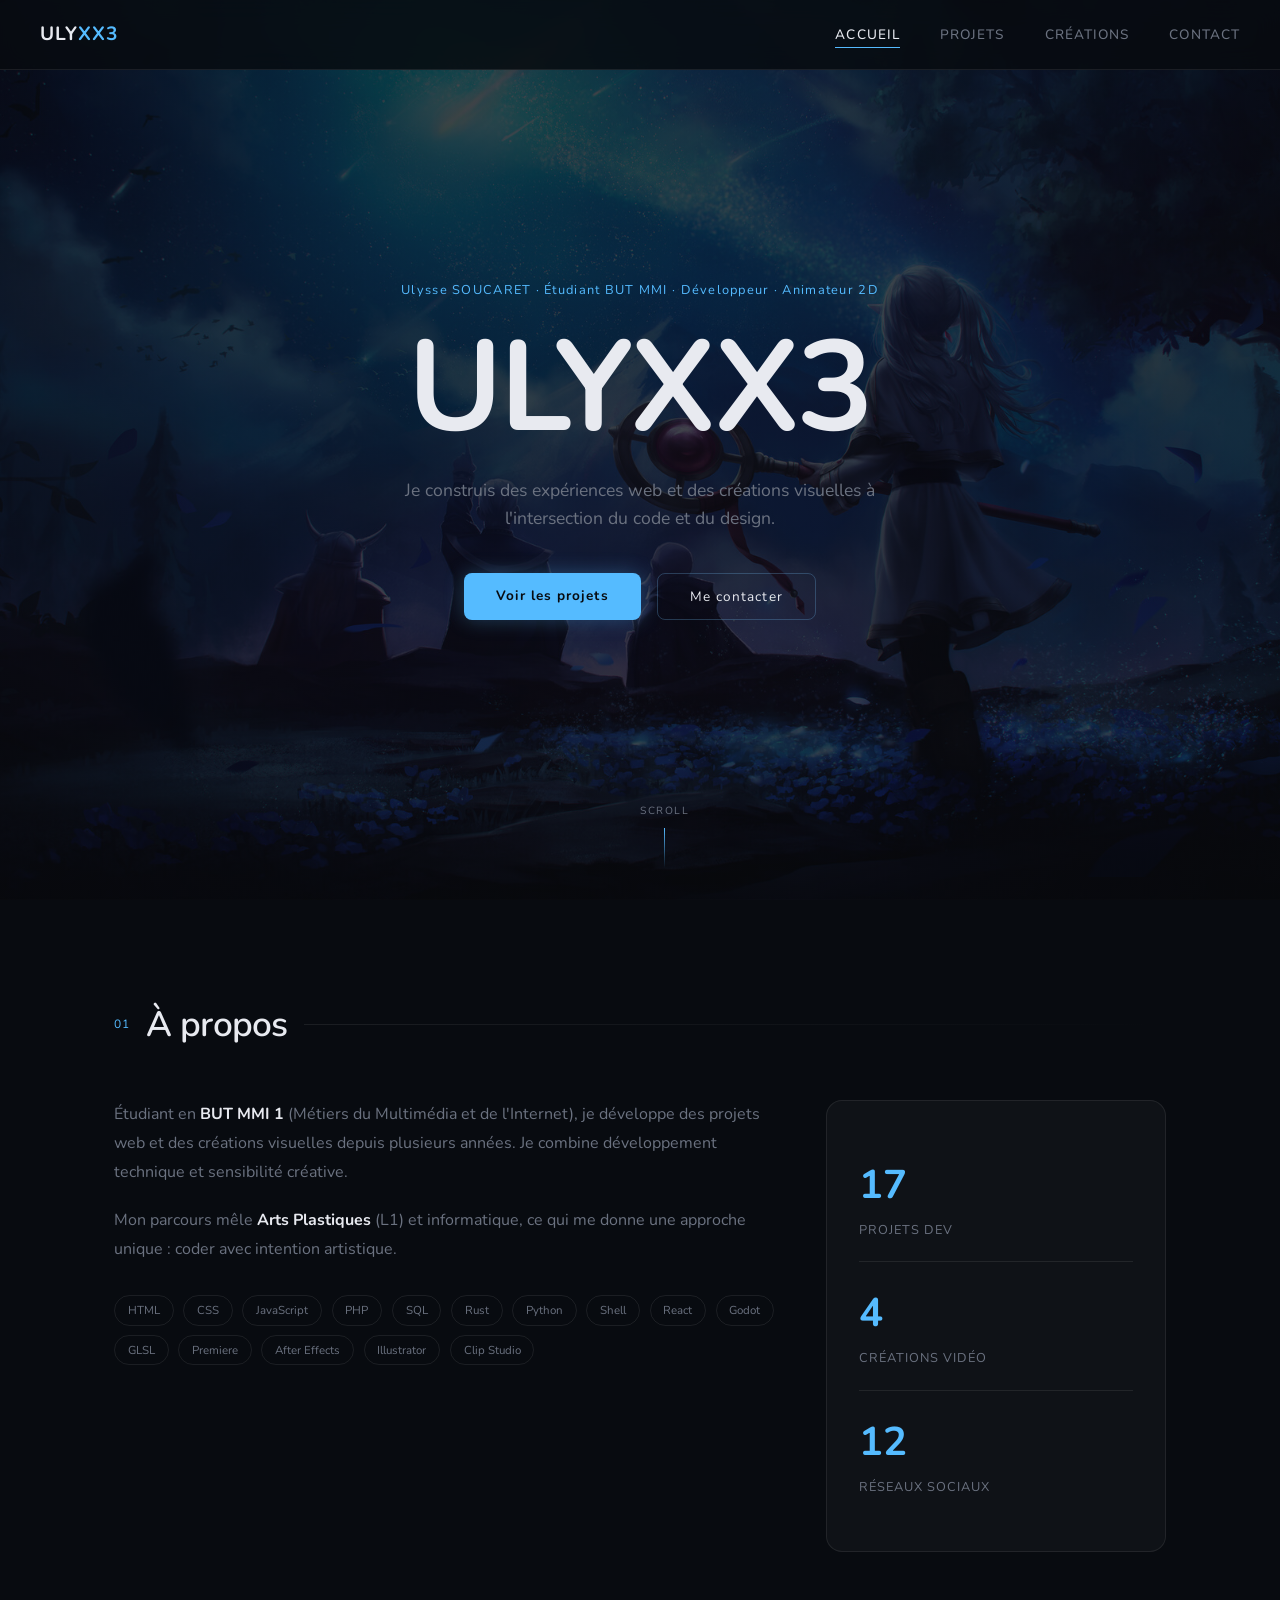
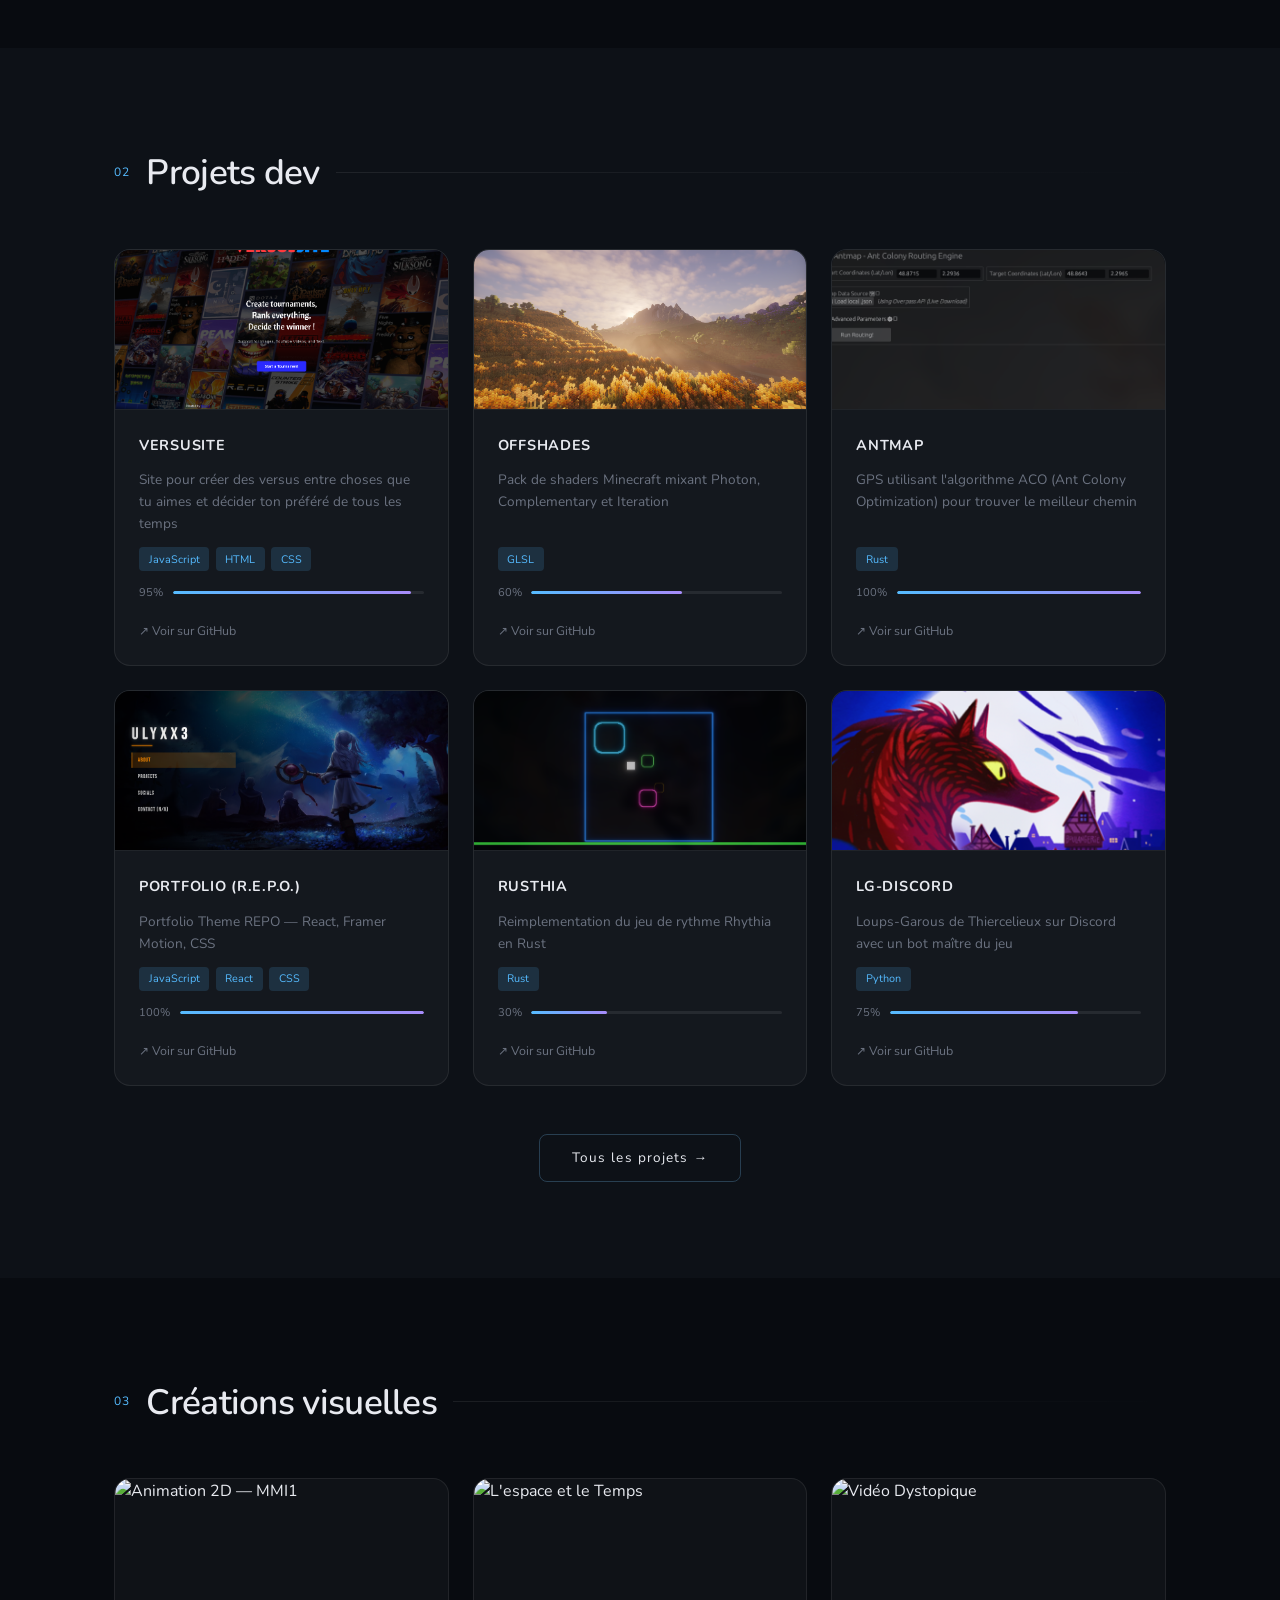
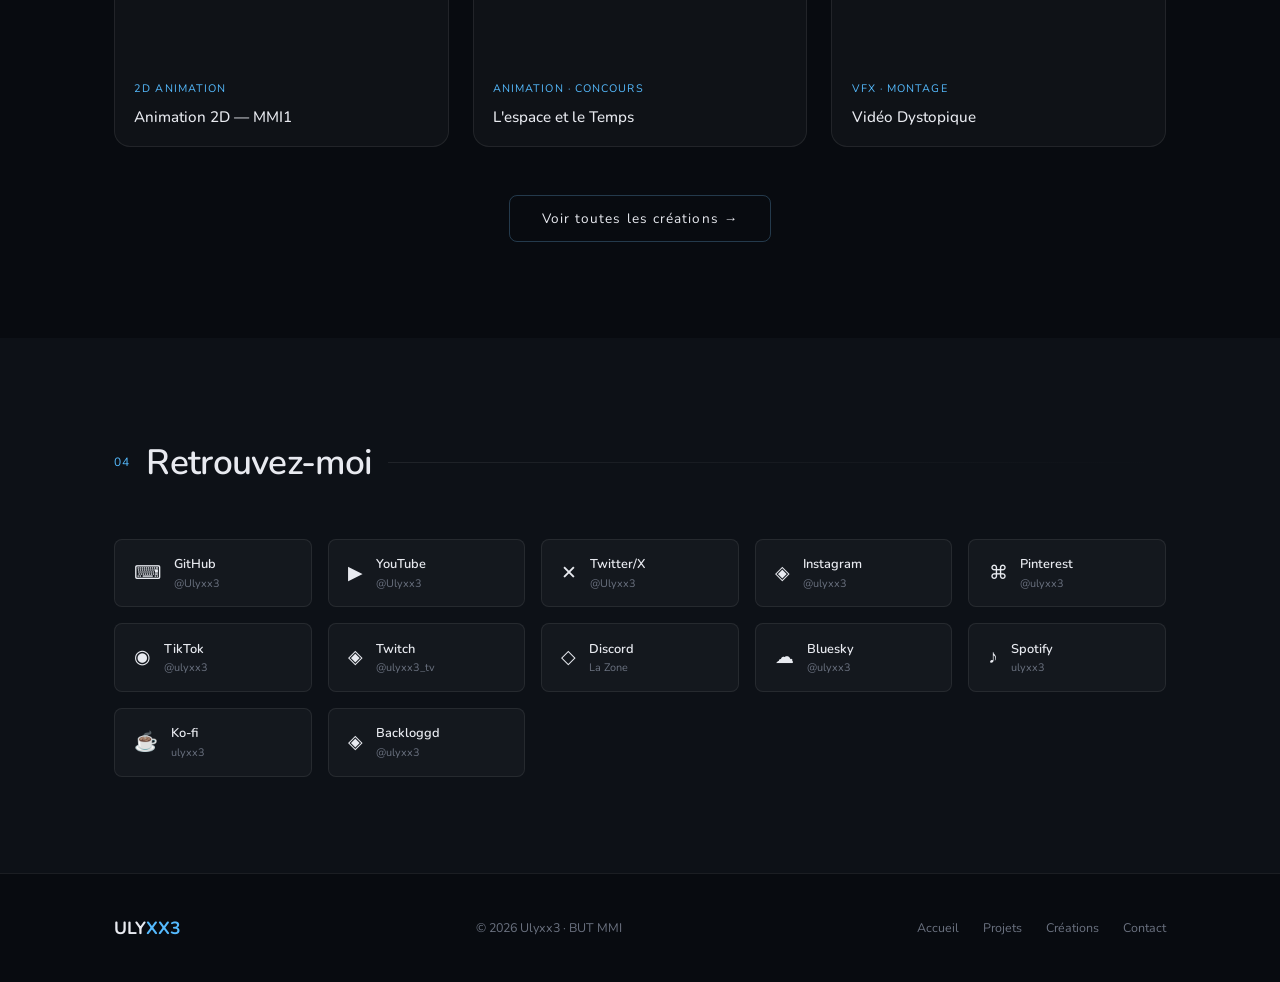
==== commit bc6d8e52: "ok tchat" ====
--- a/index.html
+++ b/index.html
@@ -8,8 +8,9 @@
     content="Portfolio de Ulyxx3 — Développeur web, créatif, étudiant en BUT MMI. Projets de développement, animations 2D, vidéos et réseaux sociaux.">
   <title>ULYXX3 — Portfolio</title>
   <link rel="preconnect" href="https://fonts.googleapis.com">
+  <link rel="preconnect" href="https://fonts.gstatic.com" crossorigin>
   <link
-    href="https://fonts.googleapis.com/css2?family=Space+Grotesk:wght@300;400;500;600;700&family=Space+Mono:wght@400;700&display=swap"
+    href="https://fonts.googleapis.com/css2?family=Nunito:ital,wght@0,300;0,400;0,500;0,600;0,700;0,800;1,300;1,400;1,500;1,600;1,700;1,800&display=swap"
     rel="stylesheet">
   <link rel="stylesheet" href="assets/css/style.css">
 </head>
@@ -25,23 +26,14 @@
       <li><a href="pages/videos.html">Créations</a></li>
       <li><a href="pages/contact.html">Contact</a></li>
     </ul>
-    <button id="menu-toggle" aria-label="Menu" onclick="toggleMenu()">
-      <span></span><span></span><span></span>
-    </button>
   </nav>
 
   <!-- HERO -->
   <section id="hero">
-    <div class="hero-bg">
-      <div class="grid-overlay"></div>
-      <div class="glow-orb orb-1"></div>
-      <div class="glow-orb orb-2"></div>
-    </div>
+    <div class="hero-bg"></div>
     <div class="hero-content">
-      <p class="hero-tag">// Étudiant BUT MMI · Développeur · Créatif</p>
-      <h1 class="hero-title">
-        <span class="glitch" data-text="ULYXX3">ULYXX3</span>
-      </h1>
+      <p class="hero-tag">Ulysse SOUCARET · Étudiant BUT MMI · Développeur · Animateur 2D</p>
+      <h1 class="hero-title">ULYXX3</h1>
       <p class="hero-desc">Je construis des expériences web et des créations visuelles à l'intersection du code et du
         design.</p>
       <div class="hero-actions">
@@ -73,7 +65,6 @@
           <div class="skills-grid" id="skills-grid"></div>
         </div>
         <div class="about-card">
-          <div class="card-glow"></div>
           <div class="stat-block">
             <span class="stat-num" id="counter-projets">0</span>
             <span class="stat-label">Projets Dev</span>
@@ -114,28 +105,8 @@
         <h2>Créations visuelles</h2>
         <div class="section-line"></div>
       </div>
-      <div class="videos-preview">
-        <a href="https://www.youtube.com/watch?v=_ZD-fT-YSIE" target="_blank" rel="noopener" class="video-card">
-          <img src="https://i.ytimg.com/vi/_ZD-fT-YSIE/hqdefault.jpg" alt="Animation 2D MMI1" loading="lazy">
-          <div class="video-info">
-            <span class="video-tag">2D Animation</span>
-            <h3>Animation 2D — MMI1</h3>
-          </div>
-        </a>
-        <a href="https://www.youtube.com/watch?v=aa9eG3QiZ28" target="_blank" rel="noopener" class="video-card">
-          <img src="https://i.ytimg.com/vi/aa9eG3QiZ28/hqdefault.jpg" alt="Concours Beaux Arts" loading="lazy">
-          <div class="video-info">
-            <span class="video-tag">Animation · Concours</span>
-            <h3>L'espace et le Temps</h3>
-          </div>
-        </a>
-        <a href="https://www.youtube.com/watch?v=4luvSpc8-rc" target="_blank" rel="noopener" class="video-card">
-          <img src="https://i.ytimg.com/vi/4luvSpc8-rc/hqdefault.jpg" alt="VFX Dystopique" loading="lazy">
-          <div class="video-info">
-            <span class="video-tag">VFX · Montage</span>
-            <h3>Vidéo Dystopique</h3>
-          </div>
-        </a>
+      <div class="videos-preview" id="videos-preview">
+        <!-- Les aperçus vidéo seront injectés dynamiquement par script.js -->
       </div>
       <div class="section-cta">
         <a href="pages/videos.html" class="btn-outline">Voir toutes les créations →</a>
--- a/assets/css/style.css
+++ b/assets/css/style.css
@@ -1,1108 +1,880 @@
-/* ===================================
-       ULYXX3 Portfolio
-=================================== */
-
-/* --- TOKENS --- */
-:root {
-  --bg: #080b10;
-  --bg-2: #0d1117;
-  --bg-card: rgba(255, 255, 255, 0.03);
-  --border: rgba(255, 255, 255, 0.08);
-  --border-glow: rgba(120, 200, 255, 0.25);
-  --accent: #5bf;
-  --accent-dim: rgba(85, 187, 255, 0.15);
-  --accent-2: #a78bfa;
-  --text: #e8eaf0;
-  --text-dim: #6b7280;
-  --text-muted: #374151;
-
-  --font-body: 'Space Grotesk', sans-serif;
-  --font-mono: 'Space Mono', monospace;
-
-  --radius: 8px;
-  --radius-lg: 16px;
-  --transition: 0.3s ease;
-  --glow: 0 0 24px rgba(85, 187, 255, 0.2);
-}
-
-/* --- RESET --- */
-*,
-*::before,
-*::after {
-  box-sizing: border-box;
-  margin: 0;
-  padding: 0;
-}
-
-html {
-  scroll-behavior: smooth;
-}
-
-body {
-  font-family: var(--font-body);
-  background: var(--bg);
-  color: var(--text);
-  line-height: 1.6;
-  overflow-x: hidden;
-}
-
-img {
-  max-width: 100%;
-  display: block;
-}
-
-a {
-  text-decoration: none;
-  color: inherit;
-}
-
-ul {
-  list-style: none;
-}
-
-/* --- SCROLLBAR --- */
-::-webkit-scrollbar {
-  width: 4px;
-}
-
-::-webkit-scrollbar-track {
-  background: var(--bg);
-}
-
-::-webkit-scrollbar-thumb {
-  background: var(--accent);
-  border-radius: 2px;
-}
-
-/* ===================================
-   NAVIGATION
-=================================== */
-#navbar {
-  position: fixed;
-  top: 0;
-  left: 0;
-  right: 0;
-  z-index: 100;
-  display: flex;
-  align-items: center;
-  justify-content: space-between;
-  padding: 1.2rem 2.5rem;
-  background: rgba(8, 11, 16, 0.85);
-  backdrop-filter: blur(12px);
-  border-bottom: 1px solid var(--border);
-  transition: padding var(--transition);
-}
-
-.nav-logo {
-  font-family: var(--font-mono);
-  font-size: 1.2rem;
-  font-weight: 700;
-  letter-spacing: 0.05em;
-}
-
-.nav-logo span {
-  color: var(--accent);
-}
-
-.nav-links {
-  display: flex;
-  gap: 2.5rem;
-}
-
-.nav-links a {
-  font-size: 0.85rem;
-  font-weight: 500;
-  letter-spacing: 0.08em;
-  text-transform: uppercase;
-  color: var(--text-dim);
-  transition: color var(--transition);
-  position: relative;
-}
-
-.nav-links a::after {
-  content: '';
-  position: absolute;
-  left: 0;
-  bottom: -4px;
-  width: 0;
-  height: 1px;
-  background: var(--accent);
-  transition: width var(--transition);
-}
-
-.nav-links a:hover,
-.nav-links a.active {
-  color: var(--text);
-}
-
-.nav-links a:hover::after,
-.nav-links a.active::after {
-  width: 100%;
-}
-
-/* Hamburger */
-#menu-toggle {
-  display: none;
-  flex-direction: column;
-  gap: 5px;
-  background: none;
-  border: none;
-  cursor: pointer;
-  padding: 4px;
-}
-
-#menu-toggle span {
-  display: block;
-  width: 24px;
-  height: 2px;
-  background: var(--text);
-  transition: var(--transition);
-}
-
-/* ===================================
-   HERO
-=================================== */
-#hero {
-  position: relative;
-  min-height: 100vh;
-  display: flex;
-  align-items: center;
-  justify-content: center;
-  overflow: hidden;
-}
-
-.hero-bg {
-  position: absolute;
-  inset: 0;
-  z-index: 0;
-}
-
-/* Grid overlay */
-.grid-overlay {
-  position: absolute;
-  inset: 0;
-  background-image:
-    linear-gradient(rgba(85, 187, 255, 0.04) 1px, transparent 1px),
-    linear-gradient(90deg, rgba(85, 187, 255, 0.04) 1px, transparent 1px);
-  background-size: 60px 60px;
-  mask-image: radial-gradient(ellipse 80% 80% at 50% 50%, black 30%, transparent 100%);
-}
-
-/* Glow orbs */
-.glow-orb {
-  position: absolute;
-  border-radius: 50%;
-  filter: blur(80px);
-  opacity: 0.35;
-  animation: orb-float 8s ease-in-out infinite;
-}
-
-.orb-1 {
-  width: 500px;
-  height: 500px;
-  background: radial-gradient(circle, #5bf 0%, transparent 70%);
-  top: -100px;
-  left: -150px;
-  animation-delay: 0s;
-}
-
-.orb-2 {
-  width: 400px;
-  height: 400px;
-  background: radial-gradient(circle, #a78bfa 0%, transparent 70%);
-  bottom: -80px;
-  right: -100px;
-  animation-delay: -4s;
-}
-
-@keyframes orb-float {
-
-  0%,
-  100% {
-    transform: translateY(0) scale(1);
-  }
-
-  50% {
-    transform: translateY(-30px) scale(1.05);
-  }
-}
-
-.hero-content {
-  position: relative;
-  z-index: 1;
-  text-align: center;
-  padding: 0 1.5rem;
-  max-width: 800px;
-}
-
-.hero-tag {
-  font-family: var(--font-mono);
-  font-size: 0.8rem;
-  color: var(--accent);
-  letter-spacing: 0.1em;
-  margin-bottom: 1.5rem;
-  opacity: 0;
-  animation: fade-up 0.8s ease 0.2s forwards;
-}
-
-.hero-title {
-  font-family: var(--font-mono);
-  font-size: clamp(3.5rem, 10vw, 8rem);
-  font-weight: 700;
-  letter-spacing: -0.02em;
-  line-height: 1;
-  margin-bottom: 1.5rem;
-  opacity: 0;
-  animation: fade-up 0.8s ease 0.4s forwards;
-}
-
-/* Glitch effect */
-.glitch {
-  position: relative;
-  color: var(--text);
-}
-
-.glitch::before,
-.glitch::after {
-  content: attr(data-text);
-  position: absolute;
-  inset: 0;
-  opacity: 0;
-}
-
-.glitch:hover::before {
-  opacity: 0.7;
-  color: var(--accent);
-  clip-path: polygon(0 0, 100% 0, 100% 35%, 0 35%);
-  transform: translateX(-3px);
-  animation: glitch-a 0.4s steps(2) forwards;
-}
-
-.glitch:hover::after {
-  opacity: 0.7;
-  color: var(--accent-2);
-  clip-path: polygon(0 65%, 100% 65%, 100% 100%, 0 100%);
-  transform: translateX(3px);
-  animation: glitch-b 0.4s steps(2) forwards;
-}
-
-@keyframes glitch-a {
-  0% {
-    transform: translateX(-3px);
-  }
-
-  50% {
-    transform: translateX(3px);
-  }
-
-  100% {
-    transform: translateX(-3px);
-  }
-}
-
-@keyframes glitch-b {
-  0% {
-    transform: translateX(3px);
-  }
-
-  50% {
-    transform: translateX(-3px);
-  }
-
-  100% {
-    transform: translateX(3px);
-  }
-}
-
-.hero-desc {
-  font-size: 1.1rem;
-  color: var(--text-dim);
-  max-width: 560px;
-  margin: 0 auto 2.5rem;
-  opacity: 0;
-  animation: fade-up 0.8s ease 0.6s forwards;
-}
-
-.hero-actions {
-  display: flex;
-  gap: 1rem;
-  justify-content: center;
-  flex-wrap: wrap;
-  opacity: 0;
-  animation: fade-up 0.8s ease 0.8s forwards;
-}
-
-/* Scroll hint */
-.scroll-hint {
-  position: absolute;
-  bottom: 2rem;
-  left: 50%;
-  transform: translateX(-50%);
-  display: flex;
-  flex-direction: column;
-  align-items: center;
-  gap: 0.5rem;
-  opacity: 0;
-  animation: fade-up 1s ease 1.4s forwards;
-}
-
-.scroll-hint span {
-  font-family: var(--font-mono);
-  font-size: 0.65rem;
-  color: var(--text-dim);
-  letter-spacing: 0.15em;
-  text-transform: uppercase;
-}
-
-.scroll-line {
-  width: 1px;
-  height: 40px;
-  background: linear-gradient(to bottom, var(--accent), transparent);
-  animation: scroll-pulse 2s ease-in-out infinite;
-}
-
-@keyframes scroll-pulse {
-
-  0%,
-  100% {
-    opacity: 1;
-  }
-
-  50% {
-    opacity: 0.3;
-  }
-}
-
-/* ===================================
-   BUTTONS
-=================================== */
-.btn-primary {
-  display: inline-block;
-  padding: 0.75rem 2rem;
-  background: var(--accent);
-  color: #080b10;
-  font-family: var(--font-mono);
-  font-size: 0.85rem;
-  font-weight: 700;
-  letter-spacing: 0.08em;
-  border-radius: var(--radius);
-  transition: var(--transition);
-  box-shadow: 0 0 20px rgba(85, 187, 255, 0.3);
-}
-
-.btn-primary:hover {
-  transform: translateY(-2px);
-  box-shadow: 0 0 32px rgba(85, 187, 255, 0.5);
-}
-
-.btn-outline {
-  display: inline-block;
-  padding: 0.75rem 2rem;
-  border: 1px solid var(--border-glow);
-  color: var(--text);
-  font-family: var(--font-mono);
-  font-size: 0.85rem;
-  font-weight: 400;
-  letter-spacing: 0.08em;
-  border-radius: var(--radius);
-  transition: var(--transition);
-}
-
-.btn-outline:hover {
-  border-color: var(--accent);
-  color: var(--accent);
-  background: var(--accent-dim);
-}
-
-/* ===================================
-   SECTIONS
-=================================== */
-.section {
-  padding: 6rem 0;
-}
-
-.section-dark {
-  background: var(--bg-2);
-}
-
-.container {
-  width: 100%;
-  max-width: 1100px;
-  margin: 0 auto;
-  padding: 0 1.5rem;
-}
-
-.section-header {
-  display: flex;
-  align-items: center;
-  gap: 1rem;
-  margin-bottom: 3rem;
-}
-
-.section-tag {
-  font-family: var(--font-mono);
-  font-size: 0.75rem;
-  color: var(--accent);
-  letter-spacing: 0.1em;
-  flex-shrink: 0;
-}
-
-.section-header h2 {
-  font-size: clamp(1.6rem, 3vw, 2.2rem);
-  font-weight: 600;
-  letter-spacing: -0.02em;
-}
-
-.section-line {
-  flex: 1;
-  height: 1px;
-  background: linear-gradient(to right, var(--border), transparent);
-}
-
-.section-cta {
-  text-align: center;
-  margin-top: 3rem;
-}
-
-/* ===================================
-   À PROPOS
-=================================== */
-.about-grid {
-  display: grid;
-  grid-template-columns: 1fr 340px;
-  gap: 3rem;
-  align-items: start;
-}
-
-.about-text p {
-  color: var(--text-dim);
-  margin-bottom: 1.2rem;
-  line-height: 1.8;
-}
-
-.about-text strong {
-  color: var(--text);
-}
-
-.skills-grid {
-  display: flex;
-  flex-wrap: wrap;
-  gap: 0.6rem;
-  margin-top: 2rem;
-}
-
-.skill-tag {
-  padding: 0.3rem 0.8rem;
-  border: 1px solid var(--border);
-  border-radius: 100px;
-  font-family: var(--font-mono);
-  font-size: 0.72rem;
-  color: var(--text-dim);
-  transition: var(--transition);
-}
-
-.skill-tag:hover {
-  border-color: var(--accent);
-  color: var(--accent);
-  background: var(--accent-dim);
-}
-
-/* Stats card */
-.about-card {
-  position: relative;
-  background: var(--bg-card);
-  border: 1px solid var(--border);
-  border-radius: var(--radius-lg);
-  padding: 2rem;
-  overflow: hidden;
-}
-
-.card-glow {
-  position: absolute;
-  top: -60px;
-  right: -60px;
-  width: 200px;
-  height: 200px;
-  background: radial-gradient(circle, rgba(85, 187, 255, 0.1) 0%, transparent 70%);
-  pointer-events: none;
-}
-
-.stat-block {
-  padding: 1.2rem 0;
-  border-bottom: 1px solid var(--border);
-}
-
-.stat-block:last-child {
-  border-bottom: none;
-}
-
-.stat-num {
-  display: block;
-  font-family: var(--font-mono);
-  font-size: 2.5rem;
-  font-weight: 700;
-  color: var(--accent);
-}
-
-.stat-label {
-  font-size: 0.8rem;
-  color: var(--text-dim);
-  text-transform: uppercase;
-  letter-spacing: 0.08em;
-}
-
-/* ===================================
-   PROJETS GRID
-=================================== */
-.projects-grid {
-  display: grid;
-  grid-template-columns: repeat(auto-fill, minmax(300px, 1fr));
-  gap: 1.5rem;
-}
-
-.project-card {
-  background: var(--bg-card);
-  border: 1px solid var(--border);
-  border-radius: var(--radius-lg);
-  padding: 0;
-  transition: var(--transition);
-  position: relative;
-  overflow: hidden;
-  display: flex;
-  flex-direction: column;
-}
-
-.project-card::before {
-  content: '';
-  position: absolute;
-  top: 0;
-  left: 0;
-  right: 0;
-  height: 2px;
-  background: linear-gradient(90deg, var(--accent), var(--accent-2));
-  opacity: 0;
-  transition: opacity var(--transition);
-  z-index: 2;
-}
-
-.project-card:hover {
-  border-color: var(--border-glow);
-  transform: translateY(-4px);
-  box-shadow: var(--glow);
-}
-
-.project-card:hover::before {
-  opacity: 1;
-}
-
-.project-banner {
-  width: 100%;
-  height: 160px;
-  overflow: hidden;
-  position: relative;
-  background: var(--bg-2);
-  border-bottom: 1px solid var(--border);
-}
-
-.project-banner img {
-  width: 100%;
-  height: 100%;
-  object-fit: cover;
-  transition: transform 0.4s ease;
-}
-
-.project-card:hover .project-banner img {
-  transform: scale(1.05);
-}
-
-.project-card-body {
-  padding: 1.5rem;
-  display: flex;
-  flex-direction: column;
-  gap: 0.8rem;
-  flex: 1;
-}
-
-.project-name {
-  font-family: var(--font-mono);
-  font-size: 0.9rem;
-  font-weight: 700;
-  color: var(--text);
-  letter-spacing: 0.05em;
-}
-
-.project-desc {
-  font-size: 0.85rem;
-  color: var(--text-dim);
-  flex: 1;
-}
-
-.project-tech {
-  display: flex;
-  flex-wrap: wrap;
-  gap: 0.4rem;
-}
-
-.tech-badge {
-  padding: 0.2rem 0.6rem;
-  background: var(--accent-dim);
-  color: var(--accent);
-  border-radius: 4px;
-  font-family: var(--font-mono);
-  font-size: 0.68rem;
-}
-
-.project-link {
-  display: inline-flex;
-  align-items: center;
-  gap: 0.4rem;
-  font-size: 0.78rem;
-  font-family: var(--font-mono);
-  color: var(--text-dim);
-  transition: color var(--transition);
-  margin-top: 0.4rem;
-}
-
-.project-link:hover {
-  color: var(--accent);
-}
-
-/* Completion bar */
-.project-completion {
-  display: flex;
-  align-items: center;
-  gap: 0.6rem;
-  font-family: var(--font-mono);
-  font-size: 0.7rem;
-  color: var(--text-dim);
-}
-
-.completion-bar {
-  flex: 1;
-  height: 3px;
-  background: var(--border);
-  border-radius: 2px;
-  overflow: hidden;
-}
-
-.completion-fill {
-  height: 100%;
-  background: linear-gradient(90deg, var(--accent), var(--accent-2));
-  border-radius: 2px;
-  transition: width 1s ease;
-}
-
-/* ===================================
-   VIDÉOS
-=================================== */
-.videos-preview {
-  display: grid;
-  grid-template-columns: repeat(auto-fill, minmax(280px, 1fr));
-  gap: 1.5rem;
-}
-
-.video-card {
-  border-radius: var(--radius-lg);
-  overflow: hidden;
-  border: 1px solid var(--border);
-  transition: var(--transition);
-  position: relative;
-  display: block;
-}
-
-.video-card:hover {
-  border-color: var(--border-glow);
-  transform: translateY(-4px);
-  box-shadow: var(--glow);
-}
-
-.video-card img {
-  width: 100%;
-  height: 180px;
-  object-fit: cover;
-  transition: transform 0.4s ease;
-}
-
-.video-card:hover img {
-  transform: scale(1.04);
-}
-
-.video-info {
-  padding: 1rem 1.2rem;
-  background: var(--bg-card);
-}
-
-.video-tag {
-  font-family: var(--font-mono);
-  font-size: 0.68rem;
-  color: var(--accent);
-  letter-spacing: 0.08em;
-  text-transform: uppercase;
-}
-
-.video-info h3 {
-  font-size: 0.95rem;
-  font-weight: 500;
-  margin-top: 0.3rem;
-  color: var(--text);
-}
-
-/* ===================================
-   SOCIALS
-=================================== */
-.socials-grid {
-  display: grid;
-  grid-template-columns: repeat(auto-fill, minmax(180px, 1fr));
-  gap: 1rem;
-}
-
-.social-card {
-  display: flex;
-  align-items: center;
-  gap: 0.8rem;
-  padding: 0.9rem 1.2rem;
-  background: var(--bg-card);
-  border: 1px solid var(--border);
-  border-radius: var(--radius);
-  transition: var(--transition);
-  cursor: pointer;
-}
-
-.social-card:hover {
-  border-color: var(--border-glow);
-  background: var(--accent-dim);
-  transform: translateX(4px);
-}
-
-.social-icon {
-  font-size: 1.2rem;
-  flex-shrink: 0;
-}
-
-.social-info {
-  overflow: hidden;
-}
-
-.social-name {
-  font-size: 0.8rem;
-  font-weight: 600;
-  color: var(--text);
-  white-space: nowrap;
-  overflow: hidden;
-  text-overflow: ellipsis;
-}
-
-.social-handle {
-  font-family: var(--font-mono);
-  font-size: 0.68rem;
-  color: var(--text-dim);
-  white-space: nowrap;
-  overflow: hidden;
-  text-overflow: ellipsis;
-}
-
-/* ===================================
-   FOOTER
-=================================== */
-#footer {
-  border-top: 1px solid var(--border);
-  padding: 2.5rem 0;
-}
-
-.footer-inner {
-  display: flex;
-  align-items: center;
-  justify-content: space-between;
-  flex-wrap: wrap;
-  gap: 1rem;
-}
-
-.footer-logo {
-  font-family: var(--font-mono);
-  font-weight: 700;
-  font-size: 1.1rem;
-}
-
-.footer-logo span {
-  color: var(--accent);
-}
-
-.footer-copy {
-  font-size: 0.78rem;
-  color: var(--text-dim);
-}
-
-.footer-nav {
-  display: flex;
-  gap: 1.5rem;
-}
-
-.footer-nav a {
-  font-size: 0.78rem;
-  color: var(--text-dim);
-  transition: color var(--transition);
-}
-
-.footer-nav a:hover {
-  color: var(--accent);
-}
-
-/* ===================================
-   ANIMATIONS
-=================================== */
-@keyframes fade-up {
-  from {
-    opacity: 0;
-    transform: translateY(20px);
-  }
-
-  to {
-    opacity: 1;
-    transform: translateY(0);
-  }
-}
-
-.reveal {
-  opacity: 0;
-  transform: translateY(30px);
-  transition: opacity 0.7s ease, transform 0.7s ease;
-}
-
-.reveal.visible {
-  opacity: 1;
-  transform: none;
-}
-
-/* ===================================
-   PAGE : PROJETS
-=================================== */
-.page-hero {
-  padding: 10rem 0 4rem;
-  text-align: center;
-  position: relative;
-}
-
-.page-hero::before {
-  content: '';
-  position: absolute;
-  inset: 0;
-  background: radial-gradient(ellipse 60% 60% at 50% 30%, rgba(85, 187, 255, 0.06) 0%, transparent 70%);
-  pointer-events: none;
-}
-
-.page-hero h1 {
-  font-family: var(--font-mono);
-  font-size: clamp(2rem, 5vw, 3.5rem);
-  font-weight: 700;
-}
-
-.page-hero p {
-  color: var(--text-dim);
-  margin-top: 0.8rem;
-  font-size: 1rem;
-}
-
-.filter-bar {
-  display: flex;
-  gap: 0.6rem;
-  flex-wrap: wrap;
-  margin-bottom: 2.5rem;
-}
-
-.filter-btn {
-  padding: 0.4rem 1rem;
-  border: 1px solid var(--border);
-  background: none;
-  color: var(--text-dim);
-  font-family: var(--font-mono);
-  font-size: 0.75rem;
-  letter-spacing: 0.06em;
-  border-radius: 100px;
-  cursor: pointer;
-  transition: var(--transition);
-}
-
-.filter-btn:hover,
-.filter-btn.active {
-  border-color: var(--accent);
-  color: var(--accent);
-  background: var(--accent-dim);
-}
-
-/* ===================================
-   PAGE : VIDÉOS / CRÉATIONS
-=================================== */
-.videos-full {
-  display: grid;
-  grid-template-columns: repeat(auto-fill, minmax(300px, 1fr));
-  gap: 1.5rem;
-}
-
-/* Embed responsive */
-.video-embed-wrapper {
-  position: relative;
-  padding-bottom: 56.25%;
-  height: 0;
-  overflow: hidden;
-  border-radius: var(--radius);
-}
-
-.video-embed-wrapper iframe {
-  position: absolute;
-  inset: 0;
-  width: 100%;
-  height: 100%;
-  border: 0;
-}
-
-/* ===================================
-   PAGE : CONTACT
-=================================== */
-.contact-grid {
-  display: grid;
-  grid-template-columns: 1fr 1fr;
-  gap: 3rem;
-}
-
-form {
-  display: flex;
-  flex-direction: column;
-  gap: 1.2rem;
-}
-
-.form-group {
-  display: flex;
-  flex-direction: column;
-  gap: 0.4rem;
-}
-
-.form-group label {
-  font-family: var(--font-mono);
-  font-size: 0.75rem;
-  color: var(--text-dim);
-  letter-spacing: 0.08em;
-  text-transform: uppercase;
-}
-
-.form-group input,
-.form-group textarea {
-  background: var(--bg-card);
-  border: 1px solid var(--border);
-  border-radius: var(--radius);
-  padding: 0.75rem 1rem;
-  color: var(--text);
-  font-family: var(--font-body);
-  font-size: 0.9rem;
-  transition: border-color var(--transition);
-  outline: none;
-  width: 100%;
-}
-
-.form-group textarea {
-  resize: vertical;
-  min-height: 140px;
-}
-
-.form-group input:focus,
-.form-group textarea:focus {
-  border-color: var(--accent);
-  box-shadow: 0 0 0 3px var(--accent-dim);
-}
-
-.form-msg {
-  padding: 0.8rem 1rem;
-  border-radius: var(--radius);
-  font-size: 0.85rem;
-  display: none;
-}
-
-.form-msg.success {
-  display: block;
-  background: rgba(34, 197, 94, 0.1);
-  border: 1px solid rgba(34, 197, 94, 0.3);
-  color: #4ade80;
-}
-
-.form-msg.error {
-  display: block;
-  background: rgba(239, 68, 68, 0.1);
-  border: 1px solid rgba(239, 68, 68, 0.3);
-  color: #f87171;
-}
-
-/* ===================================
-   RESPONSIVE
-=================================== */
-@media (max-width: 768px) {
-  #navbar {
-    padding: 1rem 1.5rem;
-  }
-
-  .nav-links {
-    display: none;
-    position: fixed;
-    top: 0;
-    left: 0;
-    right: 0;
-    bottom: 0;
-    background: var(--bg);
-    flex-direction: column;
-    align-items: center;
-    justify-content: center;
-    gap: 2rem;
-    z-index: 99;
-  }
-
-  .nav-links.open {
-    display: flex;
-  }
-
-  .nav-links a {
-    font-size: 1.2rem;
-  }
-
-  #menu-toggle {
-    display: flex;
-    z-index: 200;
-  }
-
-  #menu-toggle.open span:nth-child(1) {
-    transform: rotate(45deg) translate(5px, 5px);
-  }
-
-  #menu-toggle.open span:nth-child(2) {
-    opacity: 0;
-  }
-
-  #menu-toggle.open span:nth-child(3) {
-    transform: rotate(-45deg) translate(5px, -5px);
-  }
-
-  .about-grid {
-    grid-template-columns: 1fr;
-  }
-
-  .contact-grid {
-    grid-template-columns: 1fr;
-  }
-
-  .footer-inner {
-    flex-direction: column;
-    text-align: center;
-  }
-
-  .footer-nav {
-    justify-content: center;
-  }
-}
-
-@media (max-width: 480px) {
-  .hero-actions {
-    flex-direction: column;
-  }
-
-  .btn-primary,
-  .btn-outline {
-    text-align: center;
-  }
-}+/* ===================================
+       ULYXX3 Portfolio
+=================================== */
+
+/* --- TOKENS --- */
+:root {
+  --bg: #080b10;
+  --bg-2: #0d1117;
+  --bg-card: rgba(255, 255, 255, 0.03);
+  --border: rgba(255, 255, 255, 0.08);
+  --border-glow: rgba(120, 200, 255, 0.25);
+  --accent: #5bf;
+  --accent-dim: rgba(85, 187, 255, 0.15);
+  --accent-2: #a78bfa;
+  --text: #e8eaf0;
+  --text-dim: #6b7280;
+  --text-muted: #374151;
+
+  --font-body: 'Nunito', sans-serif;
+  --font-mono: 'Nunito', sans-serif;
+
+  --radius: 8px;
+  --radius-lg: 16px;
+  --transition: 0.3s ease;
+  --glow: 0 0 24px rgba(85, 187, 255, 0.2);
+}
+
+/* --- RESET --- */
+*,
+*::before,
+*::after {
+  box-sizing: border-box;
+  margin: 0;
+  padding: 0;
+}
+
+html {
+  scroll-behavior: smooth;
+}
+
+body {
+  font-family: var(--font-body);
+  background: var(--bg);
+  color: var(--text);
+  line-height: 1.6;
+  overflow-x: hidden;
+}
+
+img {
+  max-width: 100%;
+  display: block;
+}
+
+a {
+  text-decoration: none;
+  color: inherit;
+}
+
+ul {
+  list-style: none;
+}
+
+/* --- SCROLLBAR --- */
+::-webkit-scrollbar {
+  width: 4px;
+}
+
+::-webkit-scrollbar-track {
+  background: var(--bg);
+}
+
+::-webkit-scrollbar-thumb {
+  background: var(--accent);
+  border-radius: 2px;
+}
+
+/* --- UTILITIES --- */
+.container-sm {
+  max-width: 800px;
+}
+
+.mt-lg {
+  margin-top: 4rem;
+}
+
+.mb-sm {
+  margin-bottom: 2rem;
+}
+
+.text-dim {
+  color: var(--text-dim);
+}
+
+.lh-relaxed {
+  line-height: 1.8;
+}
+
+/* ===================================
+   NAVIGATION
+=================================== */
+#navbar {
+  position: fixed;
+  top: 0;
+  left: 0;
+  right: 0;
+  z-index: 100;
+  display: flex;
+  align-items: center;
+  justify-content: space-between;
+  padding: 1.2rem 2.5rem;
+  background: rgba(8, 11, 16, 0.85);
+  backdrop-filter: blur(12px);
+  border-bottom: 1px solid var(--border);
+  transition: padding var(--transition);
+}
+
+.nav-logo {
+  font-family: var(--font-mono);
+  font-size: 1.2rem;
+  font-weight: 700;
+  letter-spacing: 0.05em;
+}
+
+.nav-logo span,
+.footer-logo span {
+  color: var(--accent);
+}
+
+.nav-links {
+  display: flex;
+  gap: 2.5rem;
+}
+
+.nav-links a {
+  font-size: 0.85rem;
+  font-weight: 500;
+  letter-spacing: 0.08em;
+  text-transform: uppercase;
+  color: var(--text-dim);
+  transition: color var(--transition);
+  position: relative;
+}
+
+.nav-links a::after {
+  content: '';
+  position: absolute;
+  left: 0;
+  bottom: -4px;
+  width: 0;
+  height: 1px;
+  background: var(--accent);
+  transition: width var(--transition);
+}
+
+.nav-links a:hover,
+.nav-links a.active {
+  color: var(--text);
+}
+
+.nav-links a:hover::after,
+.nav-links a.active::after {
+  width: 100%;
+}
+
+
+/* ===================================
+   HERO
+=================================== */
+#hero {
+  position: relative;
+  min-height: 100vh;
+  display: flex;
+  align-items: center;
+  justify-content: center;
+  overflow: hidden;
+}
+
+.hero-bg {
+  position: absolute;
+  inset: 0;
+  z-index: 0;
+  background-image: linear-gradient(rgba(8, 11, 16, 0.75), rgba(8, 11, 16, 0.75)), url('../img/Frieren_Hero.jpg');
+  background-size: cover;
+  background-position: center;
+}
+
+.hero-content {
+  position: relative;
+  z-index: 1;
+  text-align: center;
+  padding: 0 1.5rem;
+  max-width: 800px;
+}
+
+.hero-tag {
+  font-family: var(--font-mono);
+  font-size: 0.8rem;
+  color: var(--accent);
+  letter-spacing: 0.1em;
+  margin-bottom: 1.5rem;
+  opacity: 0;
+  animation: fade-up 0.8s ease 0.2s forwards;
+}
+
+.hero-title {
+  font-family: var(--font-mono);
+  font-size: clamp(3.5rem, 10vw, 8rem);
+  font-weight: 700;
+  letter-spacing: -0.02em;
+  line-height: 1;
+  margin-bottom: 1.5rem;
+  opacity: 0;
+  animation: fade-up 0.8s ease 0.4s forwards;
+}
+
+.hero-desc {
+  font-size: 1.1rem;
+  color: var(--text-dim);
+  max-width: 560px;
+  margin: 0 auto 2.5rem;
+  opacity: 0;
+  animation: fade-up 0.8s ease 0.6s forwards;
+}
+
+.hero-actions {
+  display: flex;
+  gap: 1rem;
+  justify-content: center;
+  flex-wrap: wrap;
+  opacity: 0;
+  animation: fade-up 0.8s ease 0.8s forwards;
+}
+
+/* Scroll hint */
+.scroll-hint {
+  position: absolute;
+  bottom: 2rem;
+  left: 50%;
+  transform: translateX(-50%);
+  display: flex;
+  flex-direction: column;
+  align-items: center;
+  gap: 0.5rem;
+  opacity: 0;
+  animation: fade-up 1s ease 1.4s forwards;
+}
+
+.scroll-hint span {
+  font-family: var(--font-mono);
+  font-size: 0.65rem;
+  color: var(--text-dim);
+  letter-spacing: 0.15em;
+  text-transform: uppercase;
+}
+
+.scroll-line {
+  width: 1px;
+  height: 40px;
+  background: linear-gradient(to bottom, var(--accent), transparent);
+  animation: scroll-pulse 2s ease-in-out infinite;
+}
+
+@keyframes scroll-pulse {
+
+  0%,
+  100% {
+    opacity: 1;
+  }
+
+  50% {
+    opacity: 0.3;
+  }
+}
+
+/* ===================================
+   BUTTONS
+=================================== */
+.btn-primary,
+.btn-outline {
+  display: inline-block;
+  padding: 0.75rem 2rem;
+  font-family: var(--font-mono);
+  font-size: 0.85rem;
+  letter-spacing: 0.08em;
+  border-radius: var(--radius);
+  transition: var(--transition);
+}
+
+.btn-primary {
+  background: var(--accent);
+  color: #080b10;
+  font-weight: 700;
+  box-shadow: 0 0 20px rgba(85, 187, 255, 0.3);
+}
+
+.btn-primary:hover {
+  transform: translateY(-2px);
+  box-shadow: 0 0 32px rgba(85, 187, 255, 0.5);
+}
+
+.btn-outline {
+  border: 1px solid var(--border-glow);
+  color: var(--text);
+  font-weight: 400;
+}
+
+.btn-outline:hover {
+  border-color: var(--accent);
+  color: var(--accent);
+  background: var(--accent-dim);
+}
+
+/* ===================================
+   SECTIONS
+=================================== */
+.section {
+  padding: 6rem 0;
+}
+
+.section-dark {
+  background: var(--bg-2);
+}
+
+.container {
+  width: 100%;
+  max-width: 1100px;
+  margin: 0 auto;
+  padding: 0 1.5rem;
+}
+
+.section-header {
+  display: flex;
+  align-items: center;
+  gap: 1rem;
+  margin-bottom: 3rem;
+}
+
+.section-tag {
+  font-family: var(--font-mono);
+  font-size: 0.75rem;
+  color: var(--accent);
+  letter-spacing: 0.1em;
+  flex-shrink: 0;
+}
+
+.section-header h2 {
+  font-size: clamp(1.6rem, 3vw, 2.2rem);
+  font-weight: 600;
+  letter-spacing: -0.02em;
+}
+
+.section-line {
+  flex: 1;
+  height: 1px;
+  background: linear-gradient(to right, var(--border), transparent);
+}
+
+.section-cta {
+  text-align: center;
+  margin-top: 3rem;
+}
+
+/* ===================================
+   À PROPOS
+=================================== */
+.about-grid {
+  display: grid;
+  grid-template-columns: 1fr 340px;
+  gap: 3rem;
+  align-items: start;
+}
+
+.about-text p {
+  color: var(--text-dim);
+  margin-bottom: 1.2rem;
+  line-height: 1.8;
+}
+
+.about-text strong {
+  color: var(--text);
+}
+
+.skills-grid {
+  display: flex;
+  flex-wrap: wrap;
+  gap: 0.6rem;
+  margin-top: 2rem;
+}
+
+.skill-tag,
+.filter-btn {
+  border: 1px solid var(--border);
+  border-radius: 100px;
+  font-family: var(--font-mono);
+  color: var(--text-dim);
+  transition: var(--transition);
+}
+
+.skill-tag:hover,
+.filter-btn:hover,
+.filter-btn.active {
+  border-color: var(--accent);
+  color: var(--accent);
+  background: var(--accent-dim);
+}
+
+.skill-tag {
+  padding: 0.3rem 0.8rem;
+  font-size: 0.72rem;
+}
+
+/* Stats card */
+.about-card {
+  position: relative;
+  padding: 2rem;
+}
+
+.stat-block {
+  padding: 1.2rem 0;
+  border-bottom: 1px solid var(--border);
+}
+
+.stat-block:last-child {
+  border-bottom: none;
+}
+
+.stat-num {
+  display: block;
+  font-family: var(--font-mono);
+  font-size: 2.5rem;
+  font-weight: 700;
+  color: var(--accent);
+}
+
+.stat-label {
+  font-size: 0.8rem;
+  color: var(--text-dim);
+  text-transform: uppercase;
+  letter-spacing: 0.08em;
+}
+
+/* ===================================
+   PROJETS GRID
+=================================== */
+.projects-grid {
+  display: grid;
+  grid-template-columns: repeat(auto-fill, minmax(300px, 1fr));
+  gap: 1.5rem;
+}
+
+.project-card,
+.creation-card,
+.video-card,
+.about-card {
+  border: 1px solid var(--border);
+  border-radius: var(--radius-lg);
+  overflow: hidden;
+  background: var(--bg-card);
+  transition: var(--transition);
+}
+
+.project-card {
+  position: relative;
+  display: flex;
+  flex-direction: column;
+}
+
+.project-card::before {
+  content: '';
+  position: absolute;
+  top: 0;
+  left: 0;
+  right: 0;
+  height: 2px;
+  background: linear-gradient(90deg, var(--accent), var(--accent-2));
+  opacity: 0;
+  transition: opacity var(--transition);
+  z-index: 2;
+}
+
+.project-card:hover,
+.creation-card:hover,
+.video-card:hover {
+  border-color: var(--border-glow);
+  transform: translateY(-4px);
+  box-shadow: var(--glow);
+}
+
+.project-card:hover::before {
+  opacity: 1;
+}
+
+.project-banner {
+  width: 100%;
+  height: 160px;
+  overflow: hidden;
+  position: relative;
+  background: var(--bg-2);
+  border-bottom: 1px solid var(--border);
+}
+
+.project-banner img {
+  width: 100%;
+  height: 100%;
+  object-fit: cover;
+}
+
+.project-banner img,
+.video-card img {
+  transition: transform 0.4s ease;
+}
+
+.project-card:hover .project-banner img,
+.video-card:hover img {
+  transform: scale(1.05);
+}
+
+.project-card-body {
+  padding: 1.5rem;
+  display: flex;
+  flex-direction: column;
+  gap: 0.8rem;
+  flex: 1;
+}
+
+.project-name {
+  font-family: var(--font-mono);
+  font-size: 0.9rem;
+  font-weight: 700;
+  color: var(--text);
+  letter-spacing: 0.05em;
+}
+
+.project-desc {
+  font-size: 0.85rem;
+  color: var(--text-dim);
+  flex: 1;
+}
+
+.project-tech {
+  display: flex;
+  flex-wrap: wrap;
+  gap: 0.4rem;
+}
+
+.tech-badge {
+  padding: 0.2rem 0.6rem;
+  background: var(--accent-dim);
+  color: var(--accent);
+  border-radius: 4px;
+  font-family: var(--font-mono);
+  font-size: 0.68rem;
+}
+
+.project-link {
+  display: inline-flex;
+  align-items: center;
+  gap: 0.4rem;
+  font-size: 0.78rem;
+  font-family: var(--font-mono);
+  color: var(--text-dim);
+  transition: color var(--transition);
+  margin-top: 0.4rem;
+}
+
+.project-link:hover {
+  color: var(--accent);
+}
+
+/* Completion bar */
+.project-completion {
+  display: flex;
+  align-items: center;
+  gap: 0.6rem;
+  font-family: var(--font-mono);
+  font-size: 0.7rem;
+  color: var(--text-dim);
+}
+
+.completion-bar {
+  flex: 1;
+  height: 3px;
+  background: var(--border);
+  border-radius: 2px;
+  overflow: hidden;
+}
+
+.completion-fill {
+  height: 100%;
+  background: linear-gradient(90deg, var(--accent), var(--accent-2));
+  border-radius: 2px;
+  transition: width 1s ease;
+}
+
+/* ===================================
+   VIDÉOS
+=================================== */
+.videos-preview {
+  display: grid;
+  grid-template-columns: repeat(auto-fill, minmax(280px, 1fr));
+  gap: 1.5rem;
+}
+
+.video-card {
+  position: relative;
+  display: block;
+}
+
+.video-card img {
+  width: 100%;
+  height: 180px;
+  object-fit: cover;
+}
+
+.video-info {
+  padding: 1rem 1.2rem;
+}
+
+.video-tag,
+.creation-cat {
+  font-family: var(--font-mono);
+  font-size: 0.68rem;
+  color: var(--accent);
+  text-transform: uppercase;
+  letter-spacing: 0.1em;
+}
+
+.video-info h3 {
+  font-size: 0.95rem;
+  font-weight: 500;
+  margin-top: 0.3rem;
+  color: var(--text);
+}
+
+/* ===================================
+   SOCIALS
+=================================== */
+.socials-grid {
+  display: grid;
+  grid-template-columns: repeat(auto-fill, minmax(180px, 1fr));
+  gap: 1rem;
+}
+
+.social-card {
+  display: flex;
+  align-items: center;
+  gap: 0.8rem;
+  padding: 0.9rem 1.2rem;
+  background: var(--bg-card);
+  border: 1px solid var(--border);
+  border-radius: var(--radius);
+  transition: var(--transition);
+  cursor: pointer;
+}
+
+.social-card:hover {
+  border-color: var(--border-glow);
+  background: var(--accent-dim);
+  transform: translateX(4px);
+}
+
+.social-icon {
+  font-size: 1.2rem;
+  flex-shrink: 0;
+}
+
+.social-info {
+  overflow: hidden;
+}
+
+.social-name {
+  font-size: 0.8rem;
+  font-weight: 600;
+  color: var(--text);
+  white-space: nowrap;
+  overflow: hidden;
+  text-overflow: ellipsis;
+}
+
+.social-handle {
+  font-family: var(--font-mono);
+  font-size: 0.68rem;
+  color: var(--text-dim);
+  white-space: nowrap;
+  overflow: hidden;
+  text-overflow: ellipsis;
+}
+
+/* ===================================
+   FOOTER
+=================================== */
+#footer {
+  border-top: 1px solid var(--border);
+  padding: 2.5rem 0;
+}
+
+.footer-inner {
+  display: flex;
+  align-items: center;
+  justify-content: space-between;
+  flex-wrap: wrap;
+  gap: 1rem;
+}
+
+.footer-logo {
+  font-family: var(--font-mono);
+  font-weight: 700;
+  font-size: 1.1rem;
+}
+
+.footer-copy {
+  font-size: 0.78rem;
+  color: var(--text-dim);
+}
+
+.footer-nav {
+  display: flex;
+  gap: 1.5rem;
+}
+
+.footer-nav a {
+  font-size: 0.78rem;
+  color: var(--text-dim);
+  transition: color var(--transition);
+}
+
+.footer-nav a:hover {
+  color: var(--accent);
+}
+
+/* ===================================
+   ANIMATIONS
+=================================== */
+@keyframes fade-up {
+  from {
+    opacity: 0;
+    transform: translateY(20px);
+  }
+
+  to {
+    opacity: 1;
+    transform: translateY(0);
+  }
+}
+
+.reveal {
+  opacity: 0;
+  transform: translateY(30px);
+  transition: opacity 0.7s ease, transform 0.7s ease;
+}
+
+.reveal.visible {
+  opacity: 1;
+  transform: none;
+}
+
+/* ===================================
+   PAGE : PROJETS
+=================================== */
+.page-hero {
+  padding: 10rem 0 4rem;
+  text-align: center;
+  position: relative;
+}
+
+.page-hero::before {
+  content: '';
+  position: absolute;
+  inset: 0;
+  background: radial-gradient(ellipse 60% 60% at 50% 30%, rgba(85, 187, 255, 0.06) 0%, transparent 70%);
+  pointer-events: none;
+}
+
+.page-hero h1 {
+  font-family: var(--font-mono);
+  font-size: clamp(2rem, 5vw, 3.5rem);
+  font-weight: 700;
+}
+
+.page-hero p {
+  color: var(--text-dim);
+  margin-top: 0.8rem;
+  font-size: 1rem;
+}
+
+.filter-bar {
+  display: flex;
+  gap: 0.6rem;
+  flex-wrap: wrap;
+  margin-bottom: 2.5rem;
+}
+
+.filter-btn {
+  padding: 0.4rem 1rem;
+  background: none;
+  font-size: 0.75rem;
+  letter-spacing: 0.06em;
+  cursor: pointer;
+}
+
+/* ===================================
+   PAGE : VIDÉOS / CRÉATIONS
+=================================== */
+.creations-grid {
+  display: grid;
+  grid-template-columns: repeat(auto-fill, minmax(320px, 1fr));
+  gap: 2rem;
+}
+
+.creation-card .video-embed-wrapper {
+  border-radius: 0;
+}
+
+.creation-body {
+  padding: 1.2rem;
+}
+
+.creation-title {
+  font-size: 1rem;
+  font-weight: 600;
+  margin: 0.4rem 0 0.6rem;
+}
+
+.creation-desc {
+  font-size: 0.82rem;
+  color: var(--text-dim);
+  line-height: 1.6;
+  margin-bottom: 1rem;
+}
+
+.creation-tags {
+  display: flex;
+  gap: 0.4rem;
+  flex-wrap: wrap;
+  margin-bottom: 0.8rem;
+}
+
+.creation-tag {
+  padding: 0.15rem 0.5rem;
+  border: 1px solid var(--border);
+  border-radius: 4px;
+  font-family: var(--font-mono);
+  font-size: 0.65rem;
+  color: var(--text-dim);
+}
+
+.creation-meta {
+  display: flex;
+  align-items: center;
+  justify-content: space-between;
+  font-family: var(--font-mono);
+  font-size: 0.7rem;
+  color: var(--text-dim);
+}
+
+.watch-link {
+  color: var(--accent);
+  transition: opacity var(--transition);
+}
+
+.watch-link:hover {
+  opacity: 0.7;
+}
+
+/* Embed responsive */
+.video-embed-wrapper {
+  position: relative;
+  padding-bottom: 56.25%;
+  height: 0;
+  overflow: hidden;
+  border-radius: var(--radius);
+}
+
+.video-embed-wrapper iframe {
+  position: absolute;
+  inset: 0;
+  width: 100%;
+  height: 100%;
+  border: 0;
+}
